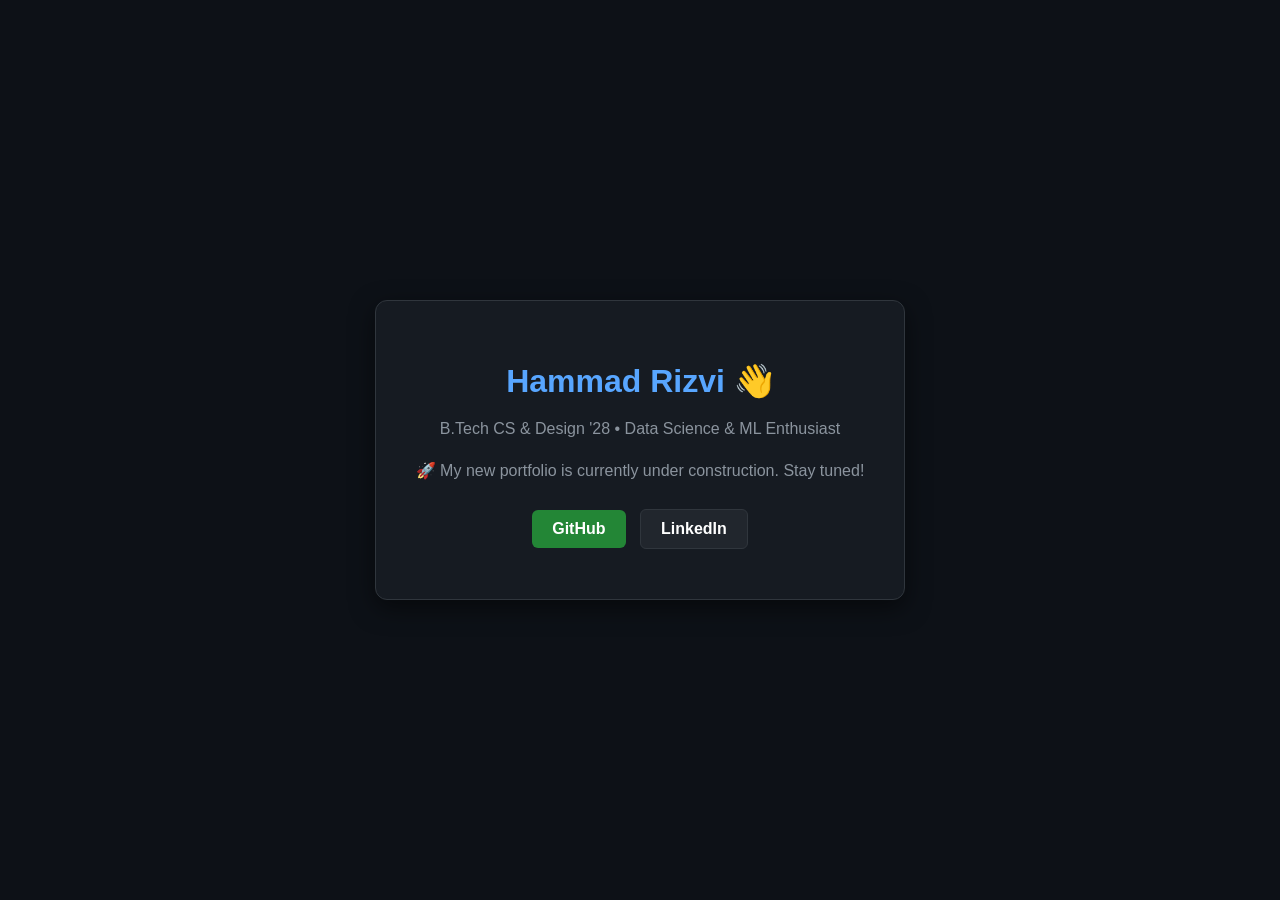
==== index.html @ 111898e1 "Add initial HTML structure for portfolio page" ====
<!DOCTYPE html>
<html lang="en">
<head>
    <meta charset="UTF-8">
    <meta name="viewport" content="width=device-width, initial-scale=1.0">
    <title>Hammad Rizvi | Data Science & AI</title>
    <style>
        body {
            font-family: -apple-system, BlinkMacSystemFont, "Segoe UI", Roboto, sans-serif;
            background-color: #0d1117;
            color: #c9d1d9;
            display: flex;
            justify-content: center;
            align-items: center;
            height: 100vh;
            margin: 0;
            text-align: center;
        }
        .card {
            background-color: #161b22;
            padding: 40px;
            border-radius: 12px;
            box-shadow: 0 8px 24px rgba(0,0,0,0.5);
            max-width: 500px;
            border: 1px solid #30363d;
        }
        h1 { color: #58a6ff; margin-bottom: 10px; }
        p { font-size: 16px; line-height: 1.6; color: #8b949e; }
        .btn {
            display: inline-block;
            margin: 10px 5px;
            padding: 10px 20px;
            color: #ffffff;
            background-color: #238636;
            text-decoration: none;
            border-radius: 6px;
            font-weight: 600;
        }
        .btn-secondary {
            background-color: #21262d;
            border: 1px solid #30363d;
        }
    </style>
</head>
<body>
    <div class="card">
        <h1>Hammad Rizvi 👋</h1>
        <p>B.Tech CS & Design '28 • Data Science & ML Enthusiast</p>
        <p>🚀 My new portfolio is currently under construction. Stay tuned!</p>
        <a href="https://github.com/hammadrizvi-dev" class="btn" target="_blank">GitHub</a>
        <a href="https://www.linkedin.com/in/hammadrizvi-dev" class="btn btn-secondary" target="_blank">LinkedIn</a>
    </div>
</body>
</html>
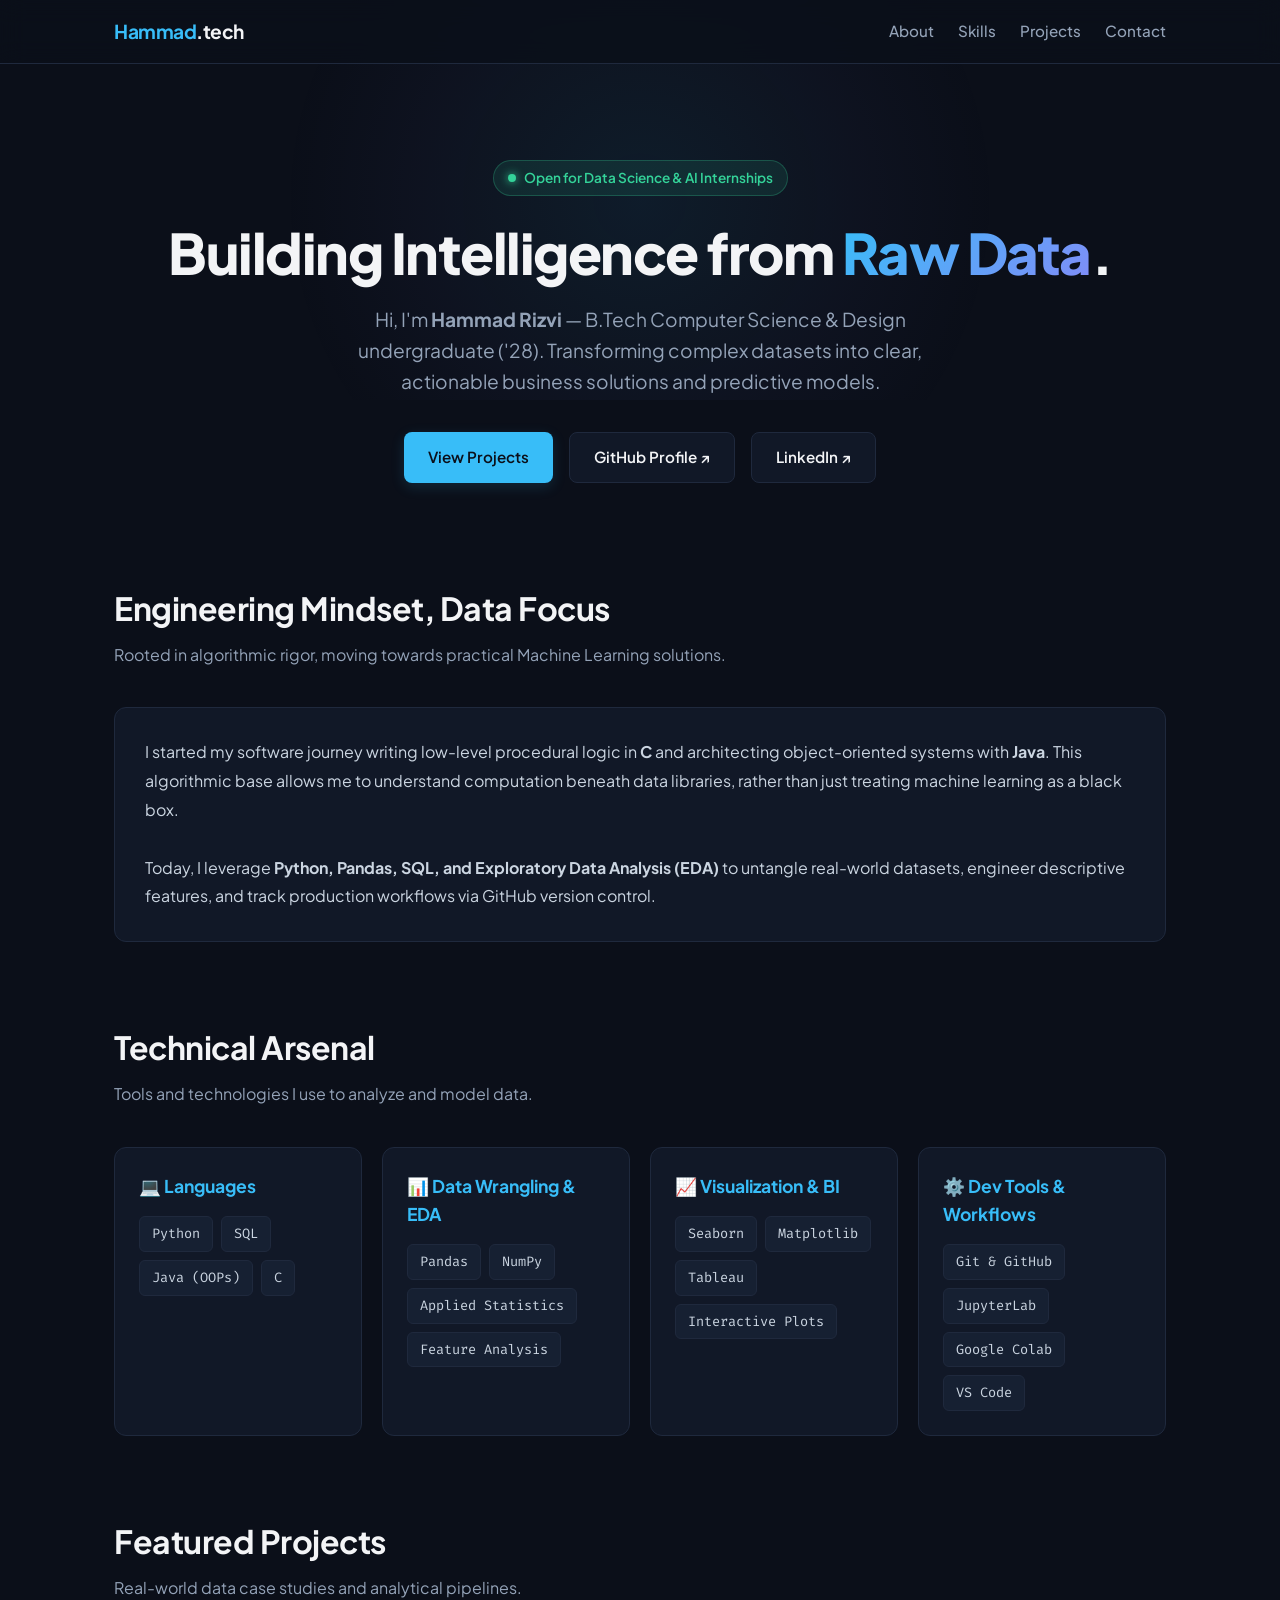
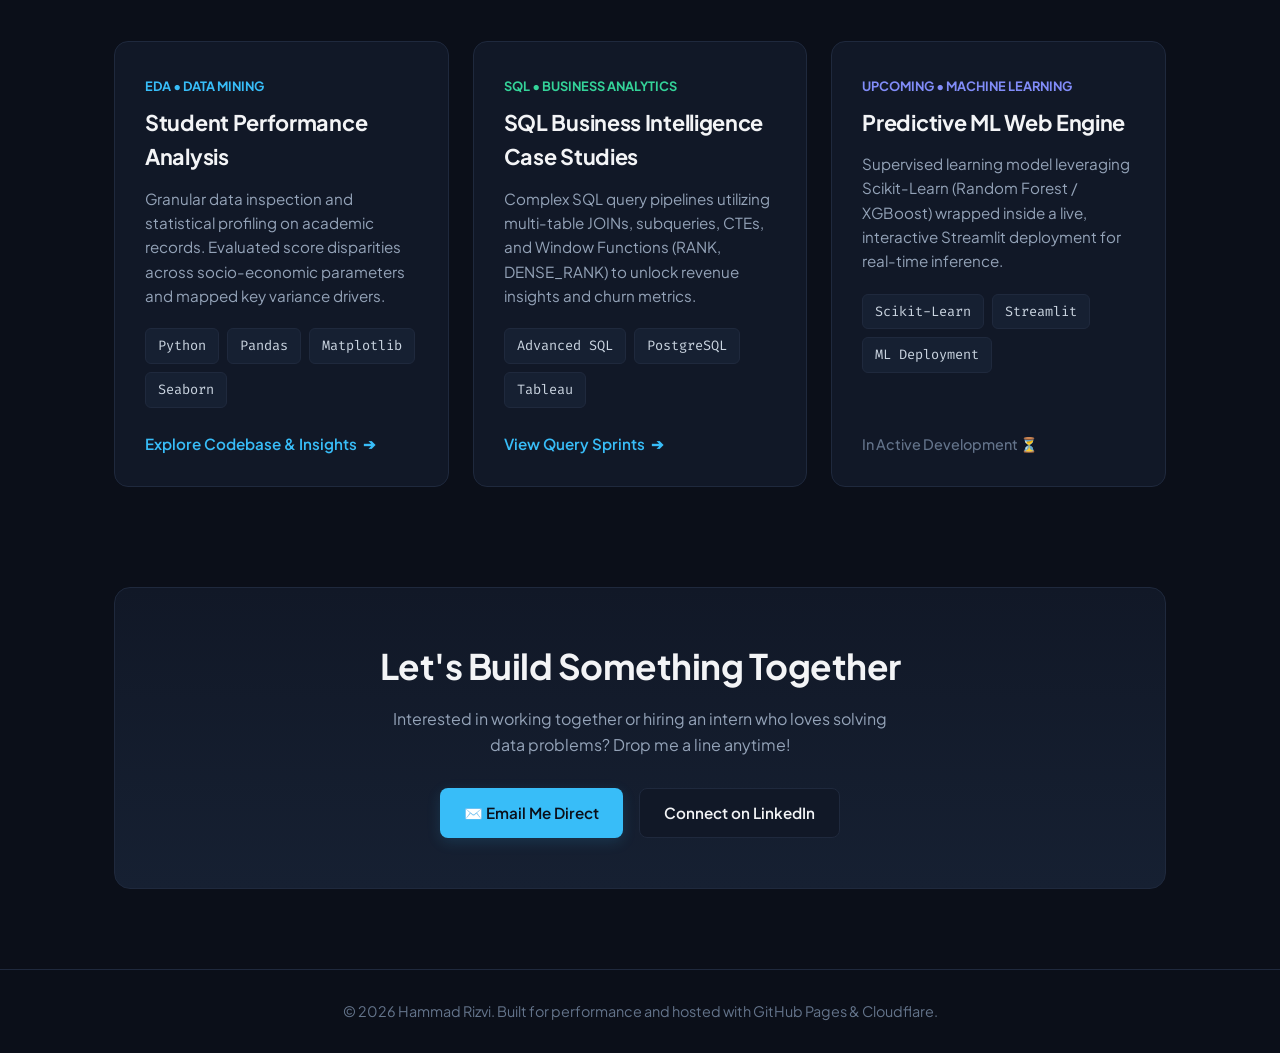
==== commit d15e30af: "Update title and improve styling in index.html" ====
--- a/index.html
+++ b/index.html
@@ -3,52 +3,540 @@
 <head>
     <meta charset="UTF-8">
     <meta name="viewport" content="width=device-width, initial-scale=1.0">
-    <title>Hammad Rizvi | Data Science & AI</title>
+    <title>Hammad Rizvi | Data Science & Machine Learning</title>
+    <link rel="preconnect" href="https://fonts.googleapis.com">
+    <link rel="preconnect" href="https://fonts.gstatic.com" crossorigin>
+    <link href="https://fonts.googleapis.com/css2?family=Plus+Jakarta+Sans:wght@300;400;500;600;700;800&family=Fira+Code:wght@400;500&display=swap" rel="stylesheet">
+    
     <style>
+        :root {
+            --bg: #0b0f19;
+            --surface: #111827;
+            --surface-card: #162032;
+            --border: #1f293d;
+            --primary: #38bdf8;
+            --primary-glow: rgba(56, 189, 248, 0.15);
+            --secondary: #818cf8;
+            --text-main: #f3f4f6;
+            --text-muted: #94a3b8;
+            --accent-green: #34d399;
+        }
+
+        * {
+            margin: 0;
+            padding: 0;
+            box-sizing: border-box;
+            scroll-behavior: smooth;
+        }
+
         body {
-            font-family: -apple-system, BlinkMacSystemFont, "Segoe UI", Roboto, sans-serif;
-            background-color: #0d1117;
-            color: #c9d1d9;
+            font-family: 'Plus Jakarta Sans', sans-serif;
+            background-color: var(--bg);
+            color: var(--text-main);
+            line-height: 1.6;
+            overflow-x: hidden;
+        }
+
+        /* Ambient Glow Background */
+        .ambient-glow {
+            position: fixed;
+            top: 0;
+            left: 50%;
+            transform: translateX(-50%);
+            width: 800px;
+            height: 400px;
+            background: radial-gradient(circle, rgba(56, 189, 248, 0.08) 0%, rgba(129, 140, 248, 0.03) 50%, transparent 80%);
+            z-index: -1;
+            pointer-events: none;
+        }
+
+        /* Navbar */
+        nav {
+            position: fixed;
+            top: 0;
+            width: 100%;
+            background: rgba(11, 15, 25, 0.8);
+            backdrop-filter: blur(12px);
+            border-bottom: 1px solid var(--border);
+            z-index: 100;
+        }
+
+        .nav-container {
+            max-width: 1100px;
+            margin: 0 auto;
+            padding: 16px 24px;
+            display: flex;
+            justify-content: space-between;
+            align-items: center;
+        }
+
+        .logo {
+            font-weight: 700;
+            font-size: 1.2rem;
+            color: var(--primary);
+            text-decoration: none;
+            letter-spacing: -0.5px;
+        }
+
+        .logo span { color: var(--text-main); }
+
+        .nav-links {
+            display: flex;
+            gap: 24px;
+        }
+
+        .nav-links a {
+            color: var(--text-muted);
+            text-decoration: none;
+            font-size: 0.95rem;
+            font-weight: 500;
+            transition: color 0.2s;
+        }
+
+        .nav-links a:hover { color: var(--primary); }
+
+        /* Container */
+        .container {
+            max-width: 1100px;
+            margin: 0 auto;
+            padding: 0 24px;
+        }
+
+        /* Hero Section */
+        .hero {
+            padding: 160px 0 100px 0;
+            text-align: center;
+        }
+
+        .badge-status {
+            display: inline-flex;
+            align-items: center;
+            gap: 8px;
+            background: rgba(52, 211, 153, 0.1);
+            border: 1px solid rgba(52, 211, 153, 0.25);
+            color: var(--accent-green);
+            padding: 6px 14px;
+            border-radius: 999px;
+            font-size: 0.85rem;
+            font-weight: 600;
+            margin-bottom: 24px;
+        }
+
+        .pulse-dot {
+            width: 8px;
+            height: 8px;
+            background-color: var(--accent-green);
+            border-radius: 50%;
+            box-shadow: 0 0 8px var(--accent-green);
+        }
+
+        .hero h1 {
+            font-size: 3.5rem;
+            font-weight: 800;
+            letter-spacing: -1.5px;
+            line-height: 1.15;
+            margin-bottom: 20px;
+        }
+
+        .hero h1 .gradient-text {
+            background: linear-gradient(135deg, #38bdf8 0%, #818cf8 100%);
+            -webkit-background-clip: text;
+            -webkit-text-fill-color: transparent;
+        }
+
+        .hero p {
+            font-size: 1.2rem;
+            color: var(--text-muted);
+            max-width: 650px;
+            margin: 0 auto 36px auto;
+        }
+
+        .btn-group {
             display: flex;
             justify-content: center;
+            gap: 16px;
+            flex-wrap: wrap;
+        }
+
+        .btn {
+            display: inline-flex;
             align-items: center;
-            height: 100vh;
-            margin: 0;
+            gap: 8px;
+            padding: 12px 24px;
+            border-radius: 8px;
+            font-weight: 600;
+            font-size: 0.95rem;
+            text-decoration: none;
+            transition: all 0.2s ease;
+        }
+
+        .btn-primary {
+            background: var(--primary);
+            color: #0b0f19;
+            box-shadow: 0 4px 14px var(--primary-glow);
+        }
+
+        .btn-primary:hover {
+            transform: translateY(-2px);
+            background: #7dd3fc;
+        }
+
+        .btn-secondary {
+            background: var(--surface);
+            color: var(--text-main);
+            border: 1px solid var(--border);
+        }
+
+        .btn-secondary:hover {
+            background: var(--surface-card);
+            border-color: #334155;
+            transform: translateY(-2px);
+        }
+
+        /* Section Headings */
+        .section-header {
+            margin-bottom: 40px;
+        }
+
+        .section-header h2 {
+            font-size: 2rem;
+            font-weight: 700;
+            letter-spacing: -0.5px;
+            margin-bottom: 8px;
+        }
+
+        .section-header p {
+            color: var(--text-muted);
+            font-size: 1rem;
+        }
+
+        /* Skills Section */
+        .skills-grid {
+            display: grid;
+            grid-template-columns: repeat(auto-fit, minmax(240px, 1fr));
+            gap: 20px;
+            margin-bottom: 80px;
+        }
+
+        .skill-card {
+            background: var(--surface);
+            border: 1px solid var(--border);
+            border-radius: 12px;
+            padding: 24px;
+            transition: border-color 0.2s;
+        }
+
+        .skill-card:hover {
+            border-color: rgba(56, 189, 248, 0.4);
+        }
+
+        .skill-card h3 {
+            font-size: 1.1rem;
+            margin-bottom: 16px;
+            color: var(--primary);
+            display: flex;
+            align-items: center;
+            gap: 8px;
+        }
+
+        .tags {
+            display: flex;
+            flex-wrap: wrap;
+            gap: 8px;
+        }
+
+        .tag {
+            background: var(--surface-card);
+            border: 1px solid var(--border);
+            color: #cbd5e1;
+            padding: 6px 12px;
+            border-radius: 6px;
+            font-size: 0.85rem;
+            font-family: 'Fira Code', monospace;
+        }
+
+        /* Projects Section */
+        .projects-grid {
+            display: grid;
+            grid-template-columns: repeat(auto-fit, minmax(320px, 1fr));
+            gap: 24px;
+            margin-bottom: 100px;
+        }
+
+        .project-card {
+            background: var(--surface);
+            border: 1px solid var(--border);
+            border-radius: 14px;
+            padding: 30px;
+            display: flex;
+            flex-direction: column;
+            justify-content: space-between;
+            transition: all 0.25s ease;
+        }
+
+        .project-card:hover {
+            transform: translateY(-4px);
+            border-color: rgba(56, 189, 248, 0.35);
+            box-shadow: 0 12px 30px rgba(0, 0, 0, 0.4);
+        }
+
+        .project-top h3 {
+            font-size: 1.35rem;
+            margin-bottom: 12px;
+            letter-spacing: -0.3px;
+        }
+
+        .project-top p {
+            color: var(--text-muted);
+            font-size: 0.95rem;
+            margin-bottom: 20px;
+            line-height: 1.6;
+        }
+
+        .project-tags {
+            display: flex;
+            flex-wrap: wrap;
+            gap: 8px;
+            margin-bottom: 24px;
+        }
+
+        .project-link {
+            display: inline-flex;
+            align-items: center;
+            gap: 6px;
+            color: var(--primary);
+            text-decoration: none;
+            font-weight: 600;
+            font-size: 0.95rem;
+            transition: gap 0.2s;
+        }
+
+        .project-link:hover { gap: 10px; }
+
+        /* Contact Section */
+        .contact-box {
+            background: linear-gradient(180deg, var(--surface) 0%, var(--surface-card) 100%);
+            border: 1px solid var(--border);
+            border-radius: 16px;
+            padding: 50px 30px;
             text-align: center;
-        }
-        .card {
-            background-color: #161b22;
-            padding: 40px;
-            border-radius: 12px;
-            box-shadow: 0 8px 24px rgba(0,0,0,0.5);
+            margin-bottom: 80px;
+        }
+
+        .contact-box h2 {
+            font-size: 2.2rem;
+            margin-bottom: 12px;
+            letter-spacing: -0.5px;
+        }
+
+        .contact-box p {
+            color: var(--text-muted);
             max-width: 500px;
-            border: 1px solid #30363d;
-        }
-        h1 { color: #58a6ff; margin-bottom: 10px; }
-        p { font-size: 16px; line-height: 1.6; color: #8b949e; }
-        .btn {
-            display: inline-block;
-            margin: 10px 5px;
-            padding: 10px 20px;
-            color: #ffffff;
-            background-color: #238636;
-            text-decoration: none;
-            border-radius: 6px;
-            font-weight: 600;
-        }
-        .btn-secondary {
-            background-color: #21262d;
-            border: 1px solid #30363d;
+            margin: 0 auto 30px auto;
+        }
+
+        /* Footer */
+        footer {
+            border-top: 1px solid var(--border);
+            padding: 30px 0;
+            text-align: center;
+            color: #64748b;
+            font-size: 0.9rem;
+        }
+
+        @media (max-width: 768px) {
+            .hero h1 { font-size: 2.5rem; }
+            .nav-links { display: none; }
         }
     </style>
 </head>
 <body>
-    <div class="card">
-        <h1>Hammad Rizvi 👋</h1>
-        <p>B.Tech CS & Design '28 • Data Science & ML Enthusiast</p>
-        <p>🚀 My new portfolio is currently under construction. Stay tuned!</p>
-        <a href="https://github.com/hammadrizvi-dev" class="btn" target="_blank">GitHub</a>
-        <a href="https://www.linkedin.com/in/hammadrizvi-dev" class="btn btn-secondary" target="_blank">LinkedIn</a>
+
+    <div class="ambient-glow"></div>
+
+    <!-- Navigation -->
+    <nav>
+        <div class="nav-container">
+            <a href="#" class="logo">Hammad<span>.tech</span></a>
+            <div class="nav-links">
+                <a href="#about">About</a>
+                <a href="#skills">Skills</a>
+                <a href="#projects">Projects</a>
+                <a href="#contact">Contact</a>
+            </div>
+        </div>
+    </nav>
+
+    <!-- Main Container -->
+    <div class="container">
+
+        <!-- Hero Section -->
+        <section class="hero">
+            <div class="badge-status">
+                <span class="pulse-dot"></span>
+                Open for Data Science & AI Internships
+            </div>
+            <h1>Building Intelligence from <span class="gradient-text">Raw Data</span>.</h1>
+            <p>
+                Hi, I'm <strong>Hammad Rizvi</strong> — B.Tech Computer Science & Design undergraduate ('28). Transforming complex datasets into clear, actionable business solutions and predictive models.
+            </p>
+            <div class="btn-group">
+                <a href="#projects" class="btn btn-primary">View Projects</a>
+                <a href="https://github.com/hammadrizvi-dev" target="_blank" class="btn btn-secondary">GitHub Profile ↗</a>
+                <a href="https://www.linkedin.com/in/hammadrizvi-dev" target="_blank" class="btn btn-secondary">LinkedIn ↗</a>
+            </div>
+        </section>
+
+        <!-- About Brief -->
+        <section id="about" style="margin-bottom: 80px;">
+            <div class="section-header">
+                <h2>Engineering Mindset, Data Focus</h2>
+                <p>Rooted in algorithmic rigor, moving towards practical Machine Learning solutions.</p>
+            </div>
+            <div style="background: var(--surface); border: 1px solid var(--border); border-radius: 12px; padding: 30px; color: #cbd5e1; line-height: 1.8;">
+                <p>
+                    I started my software journey writing low-level procedural logic in <strong>C</strong> and architecting object-oriented systems with <strong>Java</strong>. This algorithmic base allows me to understand computation beneath data libraries, rather than just treating machine learning as a black box.
+                </p>
+                <br>
+                <p>
+                    Today, I leverage <strong>Python, Pandas, SQL, and Exploratory Data Analysis (EDA)</strong> to untangle real-world datasets, engineer descriptive features, and track production workflows via GitHub version control.
+                </p>
+            </div>
+        </section>
+
+        <!-- Skills Section -->
+        <section id="skills">
+            <div class="section-header">
+                <h2>Technical Arsenal</h2>
+                <p>Tools and technologies I use to analyze and model data.</p>
+            </div>
+            <div class="skills-grid">
+                <div class="skill-card">
+                    <h3>💻 Languages</h3>
+                    <div class="tags">
+                        <span class="tag">Python</span>
+                        <span class="tag">SQL</span>
+                        <span class="tag">Java (OOPs)</span>
+                        <span class="tag">C</span>
+                    </div>
+                </div>
+                <div class="skill-card">
+                    <h3>📊 Data Wrangling & EDA</h3>
+                    <div class="tags">
+                        <span class="tag">Pandas</span>
+                        <span class="tag">NumPy</span>
+                        <span class="tag">Applied Statistics</span>
+                        <span class="tag">Feature Analysis</span>
+                    </div>
+                </div>
+                <div class="skill-card">
+                    <h3>📈 Visualization & BI</h3>
+                    <div class="tags">
+                        <span class="tag">Seaborn</span>
+                        <span class="tag">Matplotlib</span>
+                        <span class="tag">Tableau</span>
+                        <span class="tag">Interactive Plots</span>
+                    </div>
+                </div>
+                <div class="skill-card">
+                    <h3>⚙️ Dev Tools & Workflows</h3>
+                    <div class="tags">
+                        <span class="tag">Git & GitHub</span>
+                        <span class="tag">JupyterLab</span>
+                        <span class="tag">Google Colab</span>
+                        <span class="tag">VS Code</span>
+                    </div>
+                </div>
+            </div>
+        </section>
+
+        <!-- Projects Section -->
+        <section id="projects">
+            <div class="section-header">
+                <h2>Featured Projects</h2>
+                <p>Real-world data case studies and analytical pipelines.</p>
+            </div>
+            <div class="projects-grid">
+
+                <!-- Project 1 -->
+                <div class="project-card">
+                    <div class="project-top">
+                        <span style="font-size: 0.8rem; color: var(--primary); font-weight: 700; text-transform: uppercase;">EDA • Data Mining</span>
+                        <h3 style="margin-top: 8px;">Student Performance Analysis</h3>
+                        <p>
+                            Granular data inspection and statistical profiling on academic records. Evaluated score disparities across socio-economic parameters and mapped key variance drivers.
+                        </p>
+                        <div class="project-tags">
+                            <span class="tag">Python</span>
+                            <span class="tag">Pandas</span>
+                            <span class="tag">Matplotlib</span>
+                            <span class="tag">Seaborn</span>
+                        </div>
+                    </div>
+                    <a href="https://github.com/hammadrizvi-dev/Data-Science-Journey" target="_blank" class="project-link">
+                        Explore Codebase & Insights <span>➔</span>
+                    </a>
+                </div>
+
+                <!-- Project 2 -->
+                <div class="project-card">
+                    <div class="project-top">
+                        <span style="font-size: 0.8rem; color: var(--accent-green); font-weight: 700; text-transform: uppercase;">SQL • Business Analytics</span>
+                        <h3 style="margin-top: 8px;">SQL Business Intelligence Case Studies</h3>
+                        <p>
+                            Complex SQL query pipelines utilizing multi-table JOINs, subqueries, CTEs, and Window Functions (RANK, DENSE_RANK) to unlock revenue insights and churn metrics.
+                        </p>
+                        <div class="project-tags">
+                            <span class="tag">Advanced SQL</span>
+                            <span class="tag">PostgreSQL</span>
+                            <span class="tag">Tableau</span>
+                        </div>
+                    </div>
+                    <a href="https://github.com/hammadrizvi-dev/Data-Science-Journey" target="_blank" class="project-link">
+                        View Query Sprints <span>➔</span>
+                    </a>
+                </div>
+
+                <!-- Project 3 -->
+                <div class="project-card">
+                    <div class="project-top">
+                        <span style="font-size: 0.8rem; color: var(--secondary); font-weight: 700; text-transform: uppercase;">Upcoming • Machine Learning</span>
+                        <h3 style="margin-top: 8px;">Predictive ML Web Engine</h3>
+                        <p>
+                            Supervised learning model leveraging Scikit-Learn (Random Forest / XGBoost) wrapped inside a live, interactive Streamlit deployment for real-time inference.
+                        </p>
+                        <div class="project-tags">
+                            <span class="tag">Scikit-Learn</span>
+                            <span class="tag">Streamlit</span>
+                            <span class="tag">ML Deployment</span>
+                        </div>
+                    </div>
+                    <span style="font-size: 0.9rem; color: #64748b; font-weight: 500;">In Active Development ⏳</span>
+                </div>
+
+            </div>
+        </section>
+
+        <!-- Contact Section -->
+        <section id="contact" class="contact-box">
+            <h2>Let's Build Something Together</h2>
+            <p>
+                Interested in working together or hiring an intern who loves solving data problems? Drop me a line anytime!
+            </p>
+            <div class="btn-group">
+                <a href="mailto:Hammadrizvi346@gmail.com" class="btn btn-primary">✉️ Email Me Direct</a>
+                <a href="https://www.linkedin.com/in/hammadrizvi-dev" target="_blank" class="btn btn-secondary">Connect on LinkedIn</a>
+            </div>
+        </section>
+
     </div>
+
+    <!-- Footer -->
+    <footer>
+        <div class="container">
+            <p>© 2026 Hammad Rizvi. Built for performance and hosted with GitHub Pages & Cloudflare.</p>
+        </div>
+    </footer>
+
 </body>
 </html>
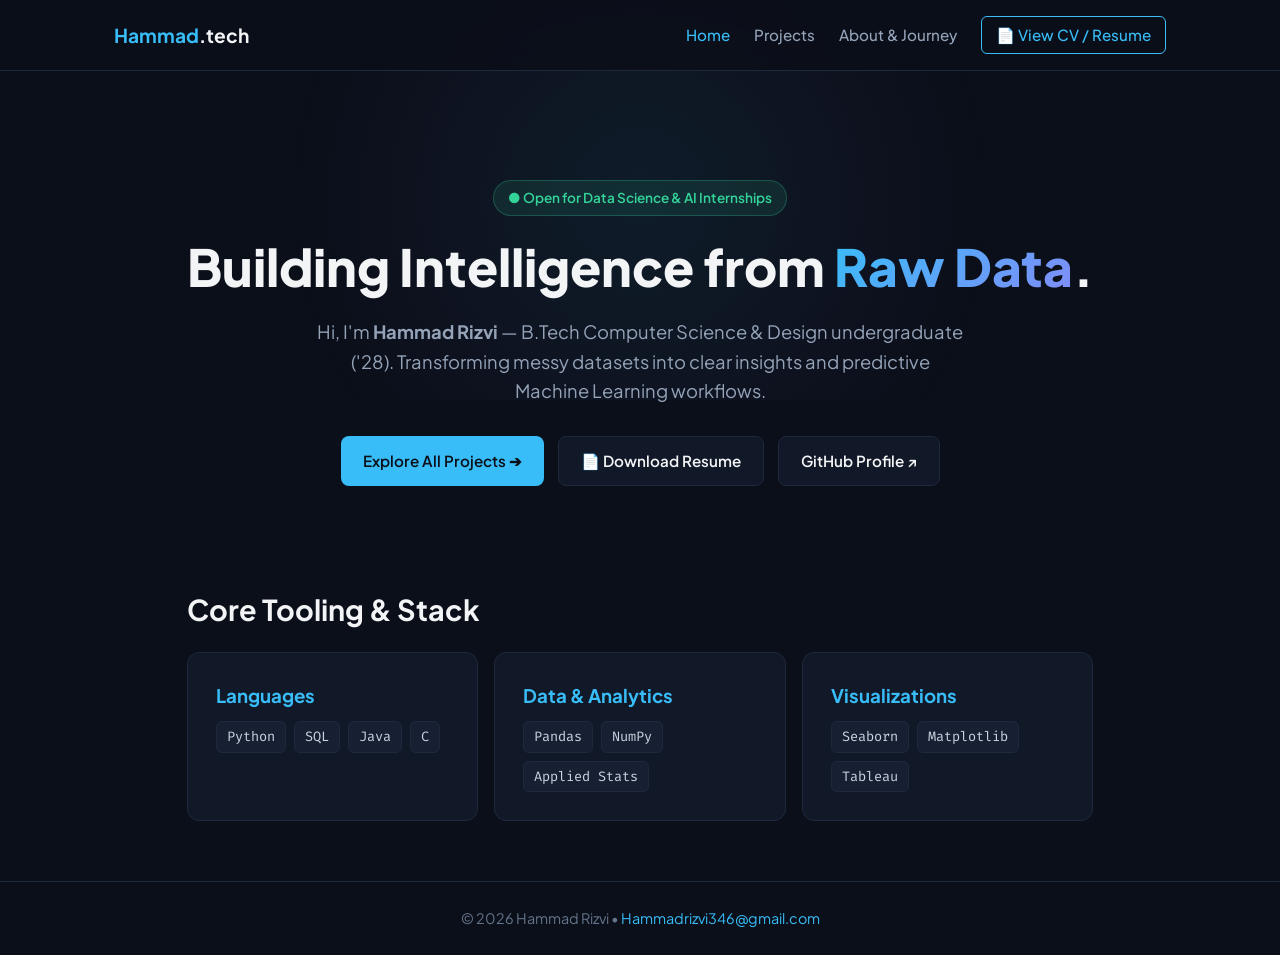
==== commit b58be19e: "Update index.html" ====
--- a/index.html
+++ b/index.html
@@ -3,540 +3,68 @@
 <head>
     <meta charset="UTF-8">
     <meta name="viewport" content="width=device-width, initial-scale=1.0">
-    <title>Hammad Rizvi | Data Science & Machine Learning</title>
-    <link rel="preconnect" href="https://fonts.googleapis.com">
-    <link rel="preconnect" href="https://fonts.gstatic.com" crossorigin>
-    <link href="https://fonts.googleapis.com/css2?family=Plus+Jakarta+Sans:wght@300;400;500;600;700;800&family=Fira+Code:wght@400;500&display=swap" rel="stylesheet">
-    
-    <style>
-        :root {
-            --bg: #0b0f19;
-            --surface: #111827;
-            --surface-card: #162032;
-            --border: #1f293d;
-            --primary: #38bdf8;
-            --primary-glow: rgba(56, 189, 248, 0.15);
-            --secondary: #818cf8;
-            --text-main: #f3f4f6;
-            --text-muted: #94a3b8;
-            --accent-green: #34d399;
-        }
-
-        * {
-            margin: 0;
-            padding: 0;
-            box-sizing: border-box;
-            scroll-behavior: smooth;
-        }
-
-        body {
-            font-family: 'Plus Jakarta Sans', sans-serif;
-            background-color: var(--bg);
-            color: var(--text-main);
-            line-height: 1.6;
-            overflow-x: hidden;
-        }
-
-        /* Ambient Glow Background */
-        .ambient-glow {
-            position: fixed;
-            top: 0;
-            left: 50%;
-            transform: translateX(-50%);
-            width: 800px;
-            height: 400px;
-            background: radial-gradient(circle, rgba(56, 189, 248, 0.08) 0%, rgba(129, 140, 248, 0.03) 50%, transparent 80%);
-            z-index: -1;
-            pointer-events: none;
-        }
-
-        /* Navbar */
-        nav {
-            position: fixed;
-            top: 0;
-            width: 100%;
-            background: rgba(11, 15, 25, 0.8);
-            backdrop-filter: blur(12px);
-            border-bottom: 1px solid var(--border);
-            z-index: 100;
-        }
-
-        .nav-container {
-            max-width: 1100px;
-            margin: 0 auto;
-            padding: 16px 24px;
-            display: flex;
-            justify-content: space-between;
-            align-items: center;
-        }
-
-        .logo {
-            font-weight: 700;
-            font-size: 1.2rem;
-            color: var(--primary);
-            text-decoration: none;
-            letter-spacing: -0.5px;
-        }
-
-        .logo span { color: var(--text-main); }
-
-        .nav-links {
-            display: flex;
-            gap: 24px;
-        }
-
-        .nav-links a {
-            color: var(--text-muted);
-            text-decoration: none;
-            font-size: 0.95rem;
-            font-weight: 500;
-            transition: color 0.2s;
-        }
-
-        .nav-links a:hover { color: var(--primary); }
-
-        /* Container */
-        .container {
-            max-width: 1100px;
-            margin: 0 auto;
-            padding: 0 24px;
-        }
-
-        /* Hero Section */
-        .hero {
-            padding: 160px 0 100px 0;
-            text-align: center;
-        }
-
-        .badge-status {
-            display: inline-flex;
-            align-items: center;
-            gap: 8px;
-            background: rgba(52, 211, 153, 0.1);
-            border: 1px solid rgba(52, 211, 153, 0.25);
-            color: var(--accent-green);
-            padding: 6px 14px;
-            border-radius: 999px;
-            font-size: 0.85rem;
-            font-weight: 600;
-            margin-bottom: 24px;
-        }
-
-        .pulse-dot {
-            width: 8px;
-            height: 8px;
-            background-color: var(--accent-green);
-            border-radius: 50%;
-            box-shadow: 0 0 8px var(--accent-green);
-        }
-
-        .hero h1 {
-            font-size: 3.5rem;
-            font-weight: 800;
-            letter-spacing: -1.5px;
-            line-height: 1.15;
-            margin-bottom: 20px;
-        }
-
-        .hero h1 .gradient-text {
-            background: linear-gradient(135deg, #38bdf8 0%, #818cf8 100%);
-            -webkit-background-clip: text;
-            -webkit-text-fill-color: transparent;
-        }
-
-        .hero p {
-            font-size: 1.2rem;
-            color: var(--text-muted);
-            max-width: 650px;
-            margin: 0 auto 36px auto;
-        }
-
-        .btn-group {
-            display: flex;
-            justify-content: center;
-            gap: 16px;
-            flex-wrap: wrap;
-        }
-
-        .btn {
-            display: inline-flex;
-            align-items: center;
-            gap: 8px;
-            padding: 12px 24px;
-            border-radius: 8px;
-            font-weight: 600;
-            font-size: 0.95rem;
-            text-decoration: none;
-            transition: all 0.2s ease;
-        }
-
-        .btn-primary {
-            background: var(--primary);
-            color: #0b0f19;
-            box-shadow: 0 4px 14px var(--primary-glow);
-        }
-
-        .btn-primary:hover {
-            transform: translateY(-2px);
-            background: #7dd3fc;
-        }
-
-        .btn-secondary {
-            background: var(--surface);
-            color: var(--text-main);
-            border: 1px solid var(--border);
-        }
-
-        .btn-secondary:hover {
-            background: var(--surface-card);
-            border-color: #334155;
-            transform: translateY(-2px);
-        }
-
-        /* Section Headings */
-        .section-header {
-            margin-bottom: 40px;
-        }
-
-        .section-header h2 {
-            font-size: 2rem;
-            font-weight: 700;
-            letter-spacing: -0.5px;
-            margin-bottom: 8px;
-        }
-
-        .section-header p {
-            color: var(--text-muted);
-            font-size: 1rem;
-        }
-
-        /* Skills Section */
-        .skills-grid {
-            display: grid;
-            grid-template-columns: repeat(auto-fit, minmax(240px, 1fr));
-            gap: 20px;
-            margin-bottom: 80px;
-        }
-
-        .skill-card {
-            background: var(--surface);
-            border: 1px solid var(--border);
-            border-radius: 12px;
-            padding: 24px;
-            transition: border-color 0.2s;
-        }
-
-        .skill-card:hover {
-            border-color: rgba(56, 189, 248, 0.4);
-        }
-
-        .skill-card h3 {
-            font-size: 1.1rem;
-            margin-bottom: 16px;
-            color: var(--primary);
-            display: flex;
-            align-items: center;
-            gap: 8px;
-        }
-
-        .tags {
-            display: flex;
-            flex-wrap: wrap;
-            gap: 8px;
-        }
-
-        .tag {
-            background: var(--surface-card);
-            border: 1px solid var(--border);
-            color: #cbd5e1;
-            padding: 6px 12px;
-            border-radius: 6px;
-            font-size: 0.85rem;
-            font-family: 'Fira Code', monospace;
-        }
-
-        /* Projects Section */
-        .projects-grid {
-            display: grid;
-            grid-template-columns: repeat(auto-fit, minmax(320px, 1fr));
-            gap: 24px;
-            margin-bottom: 100px;
-        }
-
-        .project-card {
-            background: var(--surface);
-            border: 1px solid var(--border);
-            border-radius: 14px;
-            padding: 30px;
-            display: flex;
-            flex-direction: column;
-            justify-content: space-between;
-            transition: all 0.25s ease;
-        }
-
-        .project-card:hover {
-            transform: translateY(-4px);
-            border-color: rgba(56, 189, 248, 0.35);
-            box-shadow: 0 12px 30px rgba(0, 0, 0, 0.4);
-        }
-
-        .project-top h3 {
-            font-size: 1.35rem;
-            margin-bottom: 12px;
-            letter-spacing: -0.3px;
-        }
-
-        .project-top p {
-            color: var(--text-muted);
-            font-size: 0.95rem;
-            margin-bottom: 20px;
-            line-height: 1.6;
-        }
-
-        .project-tags {
-            display: flex;
-            flex-wrap: wrap;
-            gap: 8px;
-            margin-bottom: 24px;
-        }
-
-        .project-link {
-            display: inline-flex;
-            align-items: center;
-            gap: 6px;
-            color: var(--primary);
-            text-decoration: none;
-            font-weight: 600;
-            font-size: 0.95rem;
-            transition: gap 0.2s;
-        }
-
-        .project-link:hover { gap: 10px; }
-
-        /* Contact Section */
-        .contact-box {
-            background: linear-gradient(180deg, var(--surface) 0%, var(--surface-card) 100%);
-            border: 1px solid var(--border);
-            border-radius: 16px;
-            padding: 50px 30px;
-            text-align: center;
-            margin-bottom: 80px;
-        }
-
-        .contact-box h2 {
-            font-size: 2.2rem;
-            margin-bottom: 12px;
-            letter-spacing: -0.5px;
-        }
-
-        .contact-box p {
-            color: var(--text-muted);
-            max-width: 500px;
-            margin: 0 auto 30px auto;
-        }
-
-        /* Footer */
-        footer {
-            border-top: 1px solid var(--border);
-            padding: 30px 0;
-            text-align: center;
-            color: #64748b;
-            font-size: 0.9rem;
-        }
-
-        @media (max-width: 768px) {
-            .hero h1 { font-size: 2.5rem; }
-            .nav-links { display: none; }
-        }
-    </style>
+    <title>Hammad Rizvi | Data Science Portfolio</title>
+    <link href="https://fonts.googleapis.com/css2?family=Plus+Jakarta+Sans:wght@400;600;700;800&family=Fira+Code:wght@400;500&display=swap" rel="stylesheet">
+    <link rel="stylesheet" href="style.css">
 </head>
 <body>
-
     <div class="ambient-glow"></div>
 
     <!-- Navigation -->
     <nav>
         <div class="nav-container">
-            <a href="#" class="logo">Hammad<span>.tech</span></a>
+            <a href="index.html" class="logo">Hammad<span>.tech</span></a>
             <div class="nav-links">
-                <a href="#about">About</a>
-                <a href="#skills">Skills</a>
-                <a href="#projects">Projects</a>
-                <a href="#contact">Contact</a>
+                <a href="index.html" class="active">Home</a>
+                <a href="projects.html">Projects</a>
+                <a href="about.html">About & Journey</a>
+                <!-- Resume Button -->
+                <a href="assets/resume.pdf" target="_blank" class="nav-resume-btn">📄 View CV / Resume</a>
             </div>
         </div>
     </nav>
 
-    <!-- Main Container -->
     <div class="container">
-
         <!-- Hero Section -->
-        <section class="hero">
-            <div class="badge-status">
-                <span class="pulse-dot"></span>
-                Open for Data Science & AI Internships
+        <section style="text-align: center; padding: 60px 0;">
+            <div style="display: inline-block; background: rgba(52, 211, 153, 0.1); border: 1px solid rgba(52, 211, 153, 0.25); color: #34d399; padding: 6px 14px; border-radius: 999px; font-size: 0.85rem; font-weight: 600; margin-bottom: 20px;">
+                ● Open for Data Science & AI Internships
             </div>
-            <h1>Building Intelligence from <span class="gradient-text">Raw Data</span>.</h1>
-            <p>
-                Hi, I'm <strong>Hammad Rizvi</strong> — B.Tech Computer Science & Design undergraduate ('28). Transforming complex datasets into clear, actionable business solutions and predictive models.
+            <h1 style="font-size: 3.2rem; font-weight: 800; line-height: 1.2; margin-bottom: 20px;">
+                Building Intelligence from <span style="background: linear-gradient(135deg, #38bdf8 0%, #818cf8 100%); -webkit-background-clip: text; -webkit-text-fill-color: transparent;">Raw Data</span>.
+            </h1>
+            <p style="font-size: 1.15rem; color: #94a3b8; max-width: 650px; margin: 0 auto 30px auto;">
+                Hi, I'm <strong>Hammad Rizvi</strong> — B.Tech Computer Science & Design undergraduate ('28). Transforming messy datasets into clear insights and predictive Machine Learning workflows.
             </p>
-            <div class="btn-group">
-                <a href="#projects" class="btn btn-primary">View Projects</a>
+            <div class="btn-group" style="justify-content: center;">
+                <a href="projects.html" class="btn btn-primary">Explore All Projects ➔</a>
+                <a href="assets/resume.pdf" target="_blank" class="btn btn-secondary">📄 Download Resume</a>
                 <a href="https://github.com/hammadrizvi-dev" target="_blank" class="btn btn-secondary">GitHub Profile ↗</a>
-                <a href="https://www.linkedin.com/in/hammadrizvi-dev" target="_blank" class="btn btn-secondary">LinkedIn ↗</a>
             </div>
         </section>
 
-        <!-- About Brief -->
-        <section id="about" style="margin-bottom: 80px;">
-            <div class="section-header">
-                <h2>Engineering Mindset, Data Focus</h2>
-                <p>Rooted in algorithmic rigor, moving towards practical Machine Learning solutions.</p>
-            </div>
-            <div style="background: var(--surface); border: 1px solid var(--border); border-radius: 12px; padding: 30px; color: #cbd5e1; line-height: 1.8;">
-                <p>
-                    I started my software journey writing low-level procedural logic in <strong>C</strong> and architecting object-oriented systems with <strong>Java</strong>. This algorithmic base allows me to understand computation beneath data libraries, rather than just treating machine learning as a black box.
-                </p>
-                <br>
-                <p>
-                    Today, I leverage <strong>Python, Pandas, SQL, and Exploratory Data Analysis (EDA)</strong> to untangle real-world datasets, engineer descriptive features, and track production workflows via GitHub version control.
-                </p>
-            </div>
-        </section>
-
-        <!-- Skills Section -->
-        <section id="skills">
-            <div class="section-header">
-                <h2>Technical Arsenal</h2>
-                <p>Tools and technologies I use to analyze and model data.</p>
-            </div>
-            <div class="skills-grid">
-                <div class="skill-card">
-                    <h3>💻 Languages</h3>
-                    <div class="tags">
-                        <span class="tag">Python</span>
-                        <span class="tag">SQL</span>
-                        <span class="tag">Java (OOPs)</span>
-                        <span class="tag">C</span>
-                    </div>
+        <!-- Quick Skills Snapshot -->
+        <section style="margin-top: 40px;">
+            <h2 style="font-size: 1.8rem; margin-bottom: 20px;">Core Tooling & Stack</h2>
+            <div style="display: grid; grid-template-columns: repeat(auto-fit, minmax(220px, 1fr)); gap: 16px;">
+                <div class="card">
+                    <h3 style="color: var(--primary); margin-bottom: 10px;">Languages</h3>
+                    <div class="tags"><span class="tag">Python</span><span class="tag">SQL</span><span class="tag">Java</span><span class="tag">C</span></div>
                 </div>
-                <div class="skill-card">
-                    <h3>📊 Data Wrangling & EDA</h3>
-                    <div class="tags">
-                        <span class="tag">Pandas</span>
-                        <span class="tag">NumPy</span>
-                        <span class="tag">Applied Statistics</span>
-                        <span class="tag">Feature Analysis</span>
-                    </div>
+                <div class="card">
+                    <h3 style="color: var(--primary); margin-bottom: 10px;">Data & Analytics</h3>
+                    <div class="tags"><span class="tag">Pandas</span><span class="tag">NumPy</span><span class="tag">Applied Stats</span></div>
                 </div>
-                <div class="skill-card">
-                    <h3>📈 Visualization & BI</h3>
-                    <div class="tags">
-                        <span class="tag">Seaborn</span>
-                        <span class="tag">Matplotlib</span>
-                        <span class="tag">Tableau</span>
-                        <span class="tag">Interactive Plots</span>
-                    </div>
-                </div>
-                <div class="skill-card">
-                    <h3>⚙️ Dev Tools & Workflows</h3>
-                    <div class="tags">
-                        <span class="tag">Git & GitHub</span>
-                        <span class="tag">JupyterLab</span>
-                        <span class="tag">Google Colab</span>
-                        <span class="tag">VS Code</span>
-                    </div>
+                <div class="card">
+                    <h3 style="color: var(--primary); margin-bottom: 10px;">Visualizations</h3>
+                    <div class="tags"><span class="tag">Seaborn</span><span class="tag">Matplotlib</span><span class="tag">Tableau</span></div>
                 </div>
             </div>
         </section>
-
-        <!-- Projects Section -->
-        <section id="projects">
-            <div class="section-header">
-                <h2>Featured Projects</h2>
-                <p>Real-world data case studies and analytical pipelines.</p>
-            </div>
-            <div class="projects-grid">
-
-                <!-- Project 1 -->
-                <div class="project-card">
-                    <div class="project-top">
-                        <span style="font-size: 0.8rem; color: var(--primary); font-weight: 700; text-transform: uppercase;">EDA • Data Mining</span>
-                        <h3 style="margin-top: 8px;">Student Performance Analysis</h3>
-                        <p>
-                            Granular data inspection and statistical profiling on academic records. Evaluated score disparities across socio-economic parameters and mapped key variance drivers.
-                        </p>
-                        <div class="project-tags">
-                            <span class="tag">Python</span>
-                            <span class="tag">Pandas</span>
-                            <span class="tag">Matplotlib</span>
-                            <span class="tag">Seaborn</span>
-                        </div>
-                    </div>
-                    <a href="https://github.com/hammadrizvi-dev/Data-Science-Journey" target="_blank" class="project-link">
-                        Explore Codebase & Insights <span>➔</span>
-                    </a>
-                </div>
-
-                <!-- Project 2 -->
-                <div class="project-card">
-                    <div class="project-top">
-                        <span style="font-size: 0.8rem; color: var(--accent-green); font-weight: 700; text-transform: uppercase;">SQL • Business Analytics</span>
-                        <h3 style="margin-top: 8px;">SQL Business Intelligence Case Studies</h3>
-                        <p>
-                            Complex SQL query pipelines utilizing multi-table JOINs, subqueries, CTEs, and Window Functions (RANK, DENSE_RANK) to unlock revenue insights and churn metrics.
-                        </p>
-                        <div class="project-tags">
-                            <span class="tag">Advanced SQL</span>
-                            <span class="tag">PostgreSQL</span>
-                            <span class="tag">Tableau</span>
-                        </div>
-                    </div>
-                    <a href="https://github.com/hammadrizvi-dev/Data-Science-Journey" target="_blank" class="project-link">
-                        View Query Sprints <span>➔</span>
-                    </a>
-                </div>
-
-                <!-- Project 3 -->
-                <div class="project-card">
-                    <div class="project-top">
-                        <span style="font-size: 0.8rem; color: var(--secondary); font-weight: 700; text-transform: uppercase;">Upcoming • Machine Learning</span>
-                        <h3 style="margin-top: 8px;">Predictive ML Web Engine</h3>
-                        <p>
-                            Supervised learning model leveraging Scikit-Learn (Random Forest / XGBoost) wrapped inside a live, interactive Streamlit deployment for real-time inference.
-                        </p>
-                        <div class="project-tags">
-                            <span class="tag">Scikit-Learn</span>
-                            <span class="tag">Streamlit</span>
-                            <span class="tag">ML Deployment</span>
-                        </div>
-                    </div>
-                    <span style="font-size: 0.9rem; color: #64748b; font-weight: 500;">In Active Development ⏳</span>
-                </div>
-
-            </div>
-        </section>
-
-        <!-- Contact Section -->
-        <section id="contact" class="contact-box">
-            <h2>Let's Build Something Together</h2>
-            <p>
-                Interested in working together or hiring an intern who loves solving data problems? Drop me a line anytime!
-            </p>
-            <div class="btn-group">
-                <a href="mailto:Hammadrizvi346@gmail.com" class="btn btn-primary">✉️ Email Me Direct</a>
-                <a href="https://www.linkedin.com/in/hammadrizvi-dev" target="_blank" class="btn btn-secondary">Connect on LinkedIn</a>
-            </div>
-        </section>
-
     </div>
 
-    <!-- Footer -->
     <footer>
-        <div class="container">
-            <p>© 2026 Hammad Rizvi. Built for performance and hosted with GitHub Pages & Cloudflare.</p>
-        </div>
+        <p>© 2026 Hammad Rizvi • <a href="mailto:Hammadrizvi346@gmail.com" style="color: var(--primary); text-decoration: none;">Hammadrizvi346@gmail.com</a></p>
     </footer>
-
 </body>
 </html>
--- a/style.css
+++ b/style.css
@@ -0,0 +1,181 @@
+:root {
+    --bg: #0b0f19;
+    --surface: #111827;
+    --surface-card: #162032;
+    --border: #1f293d;
+    --primary: #38bdf8;
+    --primary-glow: rgba(56, 189, 248, 0.15);
+    --secondary: #818cf8;
+    --text-main: #f3f4f6;
+    --text-muted: #94a3b8;
+    --accent-green: #34d399;
+}
+
+* {
+    margin: 0;
+    padding: 0;
+    box-sizing: border-box;
+    scroll-behavior: smooth;
+}
+
+body {
+    font-family: 'Plus Jakarta Sans', -apple-system, sans-serif;
+    background-color: var(--bg);
+    color: var(--text-main);
+    line-height: 1.6;
+    min-height: 100vh;
+    display: flex;
+    flex-direction: column;
+}
+
+.ambient-glow {
+    position: fixed;
+    top: 0;
+    left: 50%;
+    transform: translateX(-50%);
+    width: 800px;
+    height: 400px;
+    background: radial-gradient(circle, rgba(56, 189, 248, 0.08) 0%, rgba(129, 140, 248, 0.03) 50%, transparent 80%);
+    z-index: -1;
+    pointer-events: none;
+}
+
+/* Navbar */
+nav {
+    position: fixed;
+    top: 0;
+    width: 100%;
+    background: rgba(11, 15, 25, 0.85);
+    backdrop-filter: blur(12px);
+    border-bottom: 1px solid var(--border);
+    z-index: 100;
+}
+
+.nav-container {
+    max-width: 1100px;
+    margin: 0 auto;
+    padding: 16px 24px;
+    display: flex;
+    justify-content: space-between;
+    align-items: center;
+}
+
+.logo {
+    font-weight: 700;
+    font-size: 1.2rem;
+    color: var(--primary);
+    text-decoration: none;
+}
+.logo span { color: var(--text-main); }
+
+.nav-links {
+    display: flex;
+    align-items: center;
+    gap: 24px;
+}
+
+.nav-links a {
+    color: var(--text-muted);
+    text-decoration: none;
+    font-size: 0.95rem;
+    font-weight: 500;
+    transition: color 0.2s;
+}
+
+.nav-links a:hover, .nav-links a.active { color: var(--primary); }
+
+.nav-resume-btn {
+    border: 1px solid var(--primary) !important;
+    color: var(--primary) !important;
+    padding: 6px 14px;
+    border-radius: 6px;
+    font-weight: 600;
+}
+.nav-resume-btn:hover {
+    background: var(--primary);
+    color: #0b0f19 !important;
+}
+
+/* Container */
+.container {
+    max-width: 1100px;
+    margin: 0 auto;
+    padding: 120px 24px 60px 24px;
+    flex: 1;
+}
+
+/* Buttons */
+.btn-group {
+    display: flex;
+    gap: 14px;
+    flex-wrap: wrap;
+}
+
+.btn {
+    display: inline-flex;
+    align-items: center;
+    gap: 8px;
+    padding: 12px 22px;
+    border-radius: 8px;
+    font-weight: 600;
+    font-size: 0.95rem;
+    text-decoration: none;
+    transition: all 0.2s;
+}
+
+.btn-primary {
+    background: var(--primary);
+    color: #0b0f19;
+}
+.btn-primary:hover {
+    background: #7dd3fc;
+    transform: translateY(-2px);
+}
+
+.btn-secondary {
+    background: var(--surface);
+    color: var(--text-main);
+    border: 1px solid var(--border);
+}
+.btn-secondary:hover {
+    background: var(--surface-card);
+    transform: translateY(-2px);
+}
+
+/* Card Styles */
+.card {
+    background: var(--surface);
+    border: 1px solid var(--border);
+    border-radius: 12px;
+    padding: 28px;
+    transition: all 0.25s;
+}
+.card:hover {
+    border-color: rgba(56, 189, 248, 0.4);
+    transform: translateY(-3px);
+}
+
+/* Tags */
+.tags {
+    display: flex;
+    flex-wrap: wrap;
+    gap: 8px;
+}
+.tag {
+    background: var(--surface-card);
+    border: 1px solid var(--border);
+    color: #cbd5e1;
+    padding: 4px 10px;
+    border-radius: 6px;
+    font-size: 0.85rem;
+    font-family: 'Fira Code', monospace;
+}
+
+/* Footer */
+footer {
+    border-top: 1px solid var(--border);
+    padding: 25px 0;
+    text-align: center;
+    color: #64748b;
+    font-size: 0.9rem;
+}
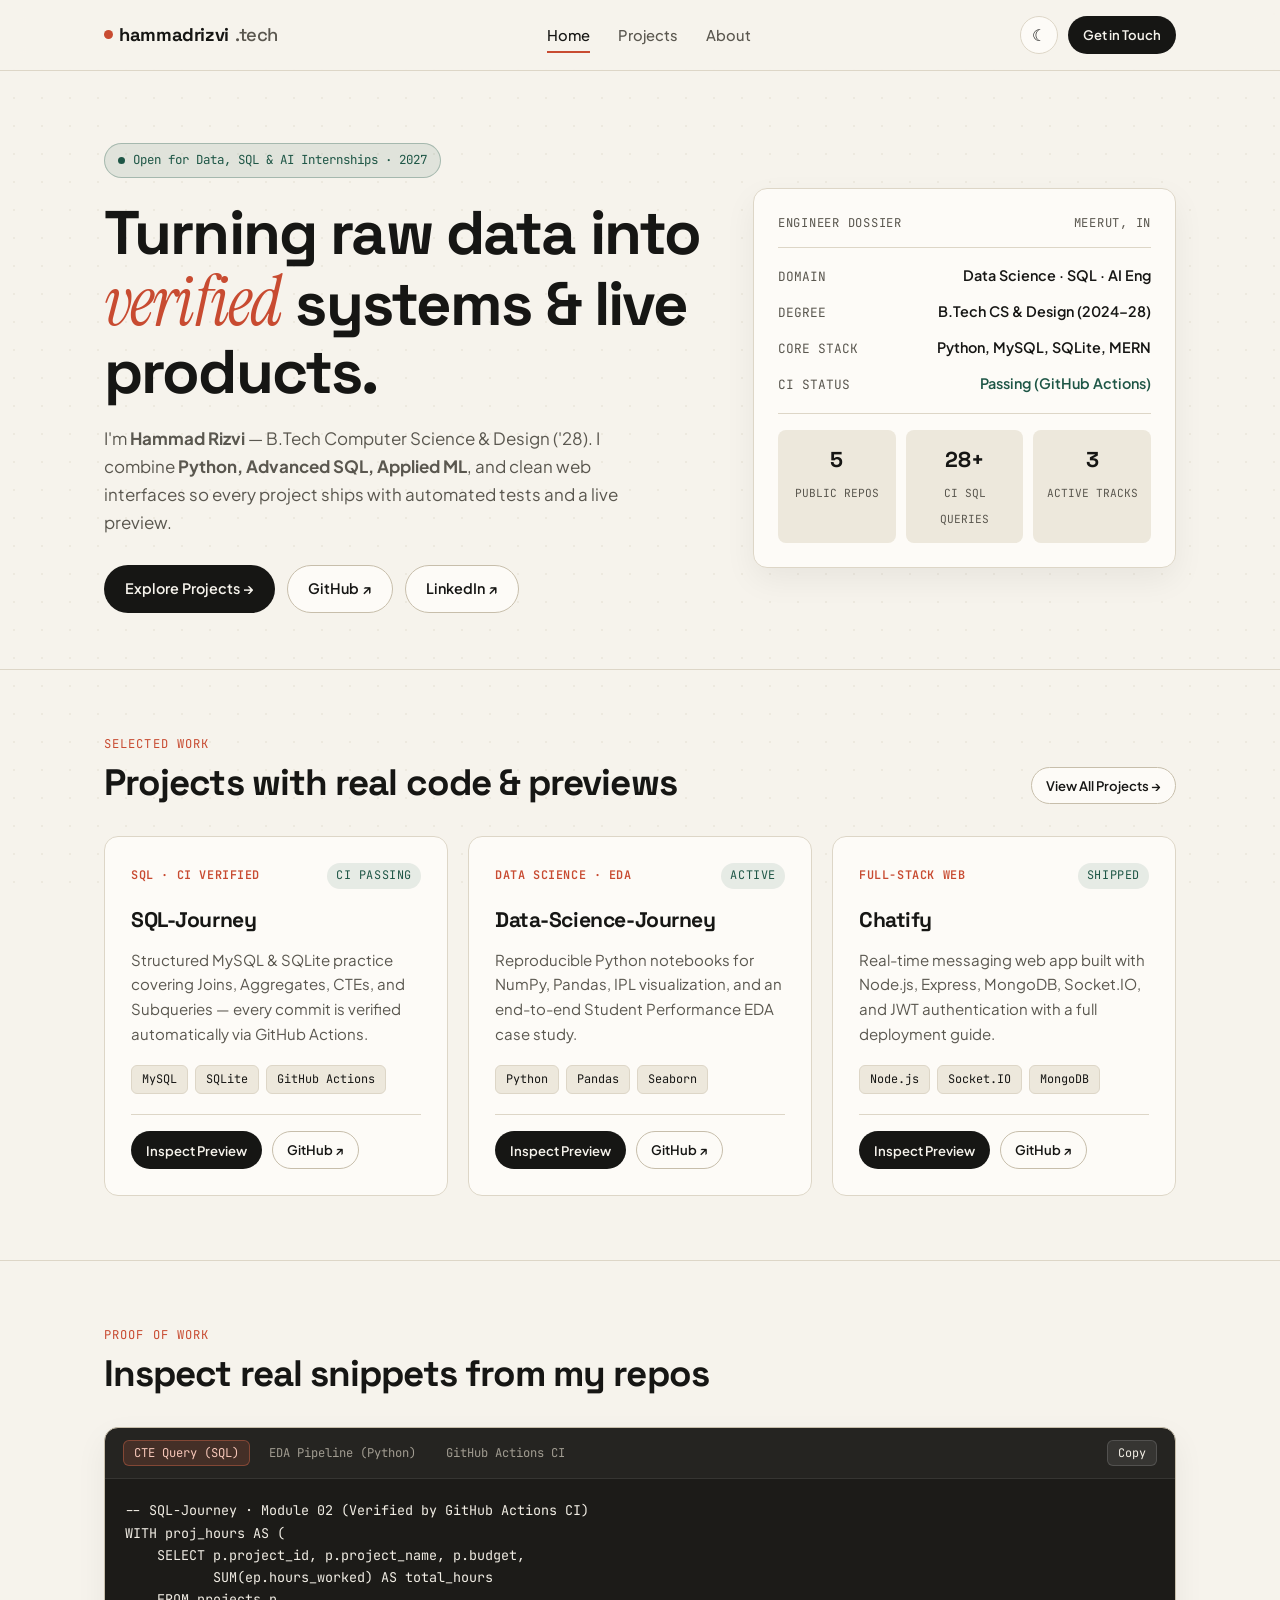
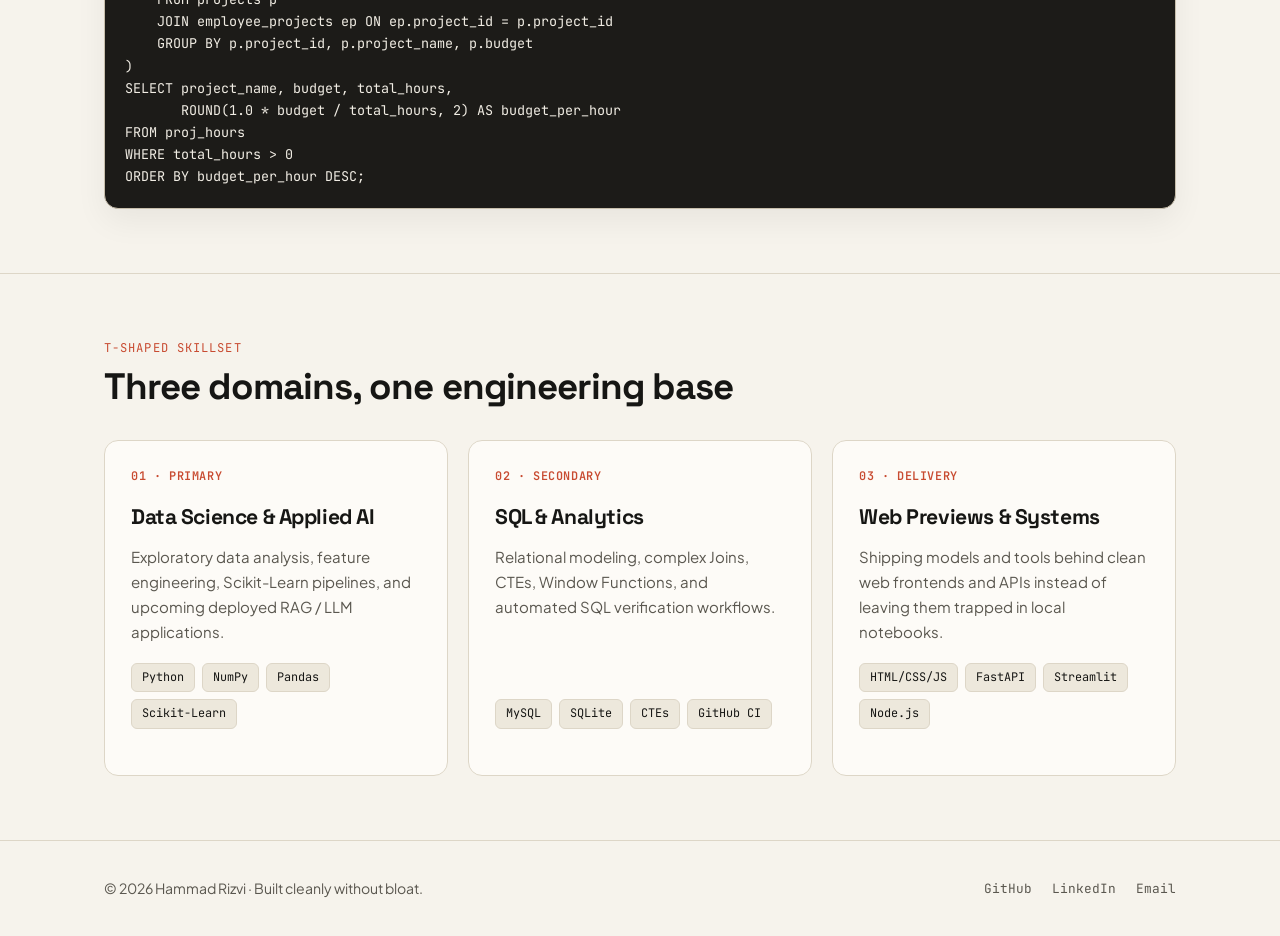
==== commit b3523430: "feat: redesign hammadrizvi.tech with warm editorial palette, interactive project previews, code stri" ====
--- a/index.html
+++ b/index.html
@@ -1,70 +1,263 @@
 <!DOCTYPE html>
 <html lang="en">
 <head>
-    <meta charset="UTF-8">
-    <meta name="viewport" content="width=device-width, initial-scale=1.0">
-    <title>Hammad Rizvi | Data Science Portfolio</title>
-    <link href="https://fonts.googleapis.com/css2?family=Plus+Jakarta+Sans:wght@400;600;700;800&family=Fira+Code:wght@400;500&display=swap" rel="stylesheet">
-    <link rel="stylesheet" href="style.css">
+  <meta charset="UTF-8">
+  <meta name="viewport" content="width=device-width, initial-scale=1.0">
+  <title>Hammad Rizvi — Data Science, SQL &amp; AI Engineering</title>
+  <meta name="description" content="Portfolio of Hammad Rizvi (hammadrizvi.tech) — B.Tech CS &amp; Design '28 building Data Science, Advanced SQL, AI Engineering, and Full-Stack Web projects.">
+  <link rel="preconnect" href="https://fonts.googleapis.com">
+  <link rel="preconnect" href="https://fonts.gstatic.com" crossorigin>
+  <link href="https://fonts.googleapis.com/css2?family=Instrument+Serif:ital@0;1&family=JetBrains+Mono:wght@400;500;600&family=Plus+Jakarta+Sans:wght@400;500;600;700&family=Space+Grotesk:wght@600;700&display=swap" rel="stylesheet">
+  <link rel="stylesheet" href="style.css">
 </head>
 <body>
-    <div class="ambient-glow"></div>
-
-    <!-- Navigation -->
-    <nav>
-        <div class="nav-container">
-            <a href="index.html" class="logo">Hammad<span>.tech</span></a>
-            <div class="nav-links">
-                <a href="index.html" class="active">Home</a>
-                <a href="projects.html">Projects</a>
-                <a href="about.html">About & Journey</a>
-                <!-- Resume Button -->
-                <a href="assets/resume.pdf" target="_blank" class="nav-resume-btn">📄 View CV / Resume</a>
-            </div>
-        </div>
-    </nav>
-
-    <div class="container">
-        <!-- Hero Section -->
-        <section style="text-align: center; padding: 60px 0;">
-            <div style="display: inline-block; background: rgba(52, 211, 153, 0.1); border: 1px solid rgba(52, 211, 153, 0.25); color: #34d399; padding: 6px 14px; border-radius: 999px; font-size: 0.85rem; font-weight: 600; margin-bottom: 20px;">
-                ● Open for Data Science & AI Internships
-            </div>
-            <h1 style="font-size: 3.2rem; font-weight: 800; line-height: 1.2; margin-bottom: 20px;">
-                Building Intelligence from <span style="background: linear-gradient(135deg, #38bdf8 0%, #818cf8 100%); -webkit-background-clip: text; -webkit-text-fill-color: transparent;">Raw Data</span>.
-            </h1>
-            <p style="font-size: 1.15rem; color: #94a3b8; max-width: 650px; margin: 0 auto 30px auto;">
-                Hi, I'm <strong>Hammad Rizvi</strong> — B.Tech Computer Science & Design undergraduate ('28). Transforming messy datasets into clear insights and predictive Machine Learning workflows.
+  <header class="site-nav">
+    <div class="container nav-inner">
+      <a href="index.html" class="brand">
+        <span class="brand-dot"></span>hammadrizvi<span>.tech</span>
+      </a>
+      <nav class="nav-links" aria-label="Main navigation">
+        <a href="index.html" class="active">Home</a>
+        <a href="projects.html">Projects</a>
+        <a href="about.html">About</a>
+      </nav>
+      <div class="nav-actions">
+        <button class="theme-toggle" data-theme-toggle title="Toggle Light/Dark Theme" aria-label="Toggle Theme">☾</button>
+        <a href="mailto:Hammadrizvi346@gmail.com" class="btn btn-primary btn-sm">Get in Touch</a>
+      </div>
+    </div>
+  </header>
+
+  <main>
+    <!-- Hero -->
+    <section class="hero">
+      <div class="container hero-grid">
+        <div>
+          <div class="status-pill">Open for Data, SQL &amp; AI Internships · 2027</div>
+          <h1 class="hero-title">
+            Turning raw data into <em>verified</em> systems &amp; live products.
+          </h1>
+          <p class="hero-sub">
+            I'm <strong>Hammad Rizvi</strong> — B.Tech Computer Science &amp; Design ('28). I combine
+            <strong>Python, Advanced SQL, Applied ML</strong>, and clean web interfaces so every project ships with automated tests and a live preview.
+          </p>
+          <div class="hero-cta">
+            <a href="projects.html" class="btn btn-primary">Explore Projects →</a>
+            <a href="https://github.com/hammadrizvi-dev" target="_blank" rel="noopener" class="btn btn-secondary">GitHub ↗</a>
+            <a href="https://www.linkedin.com/in/hammadrizvi-dev" target="_blank" rel="noopener" class="btn btn-secondary">LinkedIn ↗</a>
+          </div>
+        </div>
+
+        <aside class="dossier-card" aria-label="Engineer Snapshot">
+          <div class="dossier-head">
+            <span>Engineer Dossier</span>
+            <span>Meerut, IN</span>
+          </div>
+          <div class="dossier-rows">
+            <div class="dossier-row">
+              <span>DOMAIN</span>
+              <strong>Data Science · SQL · AI Eng</strong>
+            </div>
+            <div class="dossier-row">
+              <span>DEGREE</span>
+              <strong>B.Tech CS &amp; Design (2024–28)</strong>
+            </div>
+            <div class="dossier-row">
+              <span>CORE STACK</span>
+              <strong>Python, MySQL, SQLite, MERN</strong>
+            </div>
+            <div class="dossier-row">
+              <span>CI STATUS</span>
+              <strong style="color: var(--green);">Passing (GitHub Actions)</strong>
+            </div>
+          </div>
+          <div class="dossier-metrics">
+            <div class="metric-box">
+              <span class="metric-val" id="gh-repo-count">5</span>
+              <span class="metric-lbl">Public Repos</span>
+            </div>
+            <div class="metric-box">
+              <span class="metric-val">28+</span>
+              <span class="metric-lbl">CI SQL Queries</span>
+            </div>
+            <div class="metric-box">
+              <span class="metric-val">3</span>
+              <span class="metric-lbl">Active Tracks</span>
+            </div>
+          </div>
+        </aside>
+      </div>
+    </section>
+
+    <!-- Selected Work with Live Preview Modal -->
+    <section class="section">
+      <div class="container">
+        <div class="section-header">
+          <div>
+            <span class="eyebrow">Selected Work</span>
+            <h2 class="section-title">Projects with real code &amp; previews</h2>
+          </div>
+          <a href="projects.html" class="btn btn-secondary btn-sm">View All Projects →</a>
+        </div>
+
+        <div class="grid-3">
+          <article class="card">
+            <div class="card-meta">
+              <span class="cat-label">SQL · CI Verified</span>
+              <span class="badge-live">CI Passing</span>
+            </div>
+            <h3>SQL-Journey</h3>
+            <p>
+              Structured MySQL &amp; SQLite practice covering Joins, Aggregates, CTEs, and Subqueries — every commit is verified automatically via GitHub Actions.
             </p>
-            <div class="btn-group" style="justify-content: center;">
-                <a href="projects.html" class="btn btn-primary">Explore All Projects ➔</a>
-                <a href="assets/resume.pdf" target="_blank" class="btn btn-secondary">📄 Download Resume</a>
-                <a href="https://github.com/hammadrizvi-dev" target="_blank" class="btn btn-secondary">GitHub Profile ↗</a>
-            </div>
-        </section>
-
-        <!-- Quick Skills Snapshot -->
-        <section style="margin-top: 40px;">
-            <h2 style="font-size: 1.8rem; margin-bottom: 20px;">Core Tooling & Stack</h2>
-            <div style="display: grid; grid-template-columns: repeat(auto-fit, minmax(220px, 1fr)); gap: 16px;">
-                <div class="card">
-                    <h3 style="color: var(--primary); margin-bottom: 10px;">Languages</h3>
-                    <div class="tags"><span class="tag">Python</span><span class="tag">SQL</span><span class="tag">Java</span><span class="tag">C</span></div>
-                </div>
-                <div class="card">
-                    <h3 style="color: var(--primary); margin-bottom: 10px;">Data & Analytics</h3>
-                    <div class="tags"><span class="tag">Pandas</span><span class="tag">NumPy</span><span class="tag">Applied Stats</span></div>
-                </div>
-                <div class="card">
-                    <h3 style="color: var(--primary); margin-bottom: 10px;">Visualizations</h3>
-                    <div class="tags"><span class="tag">Seaborn</span><span class="tag">Matplotlib</span><span class="tag">Tableau</span></div>
-                </div>
-            </div>
-        </section>
+            <div class="tags">
+              <span class="tag">MySQL</span>
+              <span class="tag">SQLite</span>
+              <span class="tag">GitHub Actions</span>
+            </div>
+            <div class="card-actions">
+              <button class="btn btn-primary btn-sm" data-preview="sql-journey">Inspect Preview</button>
+              <a href="https://github.com/hammadrizvi-dev/SQL-Journey" target="_blank" rel="noopener" class="btn btn-secondary btn-sm">GitHub ↗</a>
+            </div>
+          </article>
+
+          <article class="card">
+            <div class="card-meta">
+              <span class="cat-label">Data Science · EDA</span>
+              <span class="badge-live">Active</span>
+            </div>
+            <h3>Data-Science-Journey</h3>
+            <p>
+              Reproducible Python notebooks for NumPy, Pandas, IPL visualization, and an end-to-end Student Performance EDA case study.
+            </p>
+            <div class="tags">
+              <span class="tag">Python</span>
+              <span class="tag">Pandas</span>
+              <span class="tag">Seaborn</span>
+            </div>
+            <div class="card-actions">
+              <button class="btn btn-primary btn-sm" data-preview="data-science-journey">Inspect Preview</button>
+              <a href="https://github.com/hammadrizvi-dev/Data-Science-Journey" target="_blank" rel="noopener" class="btn btn-secondary btn-sm">GitHub ↗</a>
+            </div>
+          </article>
+
+          <article class="card">
+            <div class="card-meta">
+              <span class="cat-label">Full-Stack Web</span>
+              <span class="badge-live">Shipped</span>
+            </div>
+            <h3>Chatify</h3>
+            <p>
+              Real-time messaging web app built with Node.js, Express, MongoDB, Socket.IO, and JWT authentication with a full deployment guide.
+            </p>
+            <div class="tags">
+              <span class="tag">Node.js</span>
+              <span class="tag">Socket.IO</span>
+              <span class="tag">MongoDB</span>
+            </div>
+            <div class="card-actions">
+              <button class="btn btn-primary btn-sm" data-preview="chatify">Inspect Preview</button>
+              <a href="https://github.com/hammadrizvi-dev/Chatify" target="_blank" rel="noopener" class="btn btn-secondary btn-sm">GitHub ↗</a>
+            </div>
+          </article>
+        </div>
+      </div>
+    </section>
+
+    <!-- Live Code Proof Strip -->
+    <section class="section">
+      <div class="container">
+        <div class="section-header">
+          <div>
+            <span class="eyebrow">Proof of Work</span>
+            <h2 class="section-title">Inspect real snippets from my repos</h2>
+          </div>
+        </div>
+
+        <div class="code-window">
+          <div class="code-bar">
+            <div class="code-tabs">
+              <button class="code-tab active" data-snippet="sql">CTE Query (SQL)</button>
+              <button class="code-tab" data-snippet="python">EDA Pipeline (Python)</button>
+              <button class="code-tab" data-snippet="ci">GitHub Actions CI</button>
+            </div>
+            <button class="copy-btn" id="copy-snippet-btn">Copy</button>
+          </div>
+          <pre class="code-body" id="live-code-body"></pre>
+        </div>
+      </div>
+    </section>
+
+    <!-- Core Capabilities -->
+    <section class="section">
+      <div class="container">
+        <div class="section-header">
+          <div>
+            <span class="eyebrow">T-Shaped Skillset</span>
+            <h2 class="section-title">Three domains, one engineering base</h2>
+          </div>
+        </div>
+
+        <div class="grid-3">
+          <div class="card">
+            <div class="card-meta"><span class="cat-label">01 · Primary</span></div>
+            <h3>Data Science &amp; Applied AI</h3>
+            <p>Exploratory data analysis, feature engineering, Scikit-Learn pipelines, and upcoming deployed RAG / LLM applications.</p>
+            <div class="tags"><span class="tag">Python</span><span class="tag">NumPy</span><span class="tag">Pandas</span><span class="tag">Scikit-Learn</span></div>
+          </div>
+
+          <div class="card">
+            <div class="card-meta"><span class="cat-label">02 · Secondary</span></div>
+            <h3>SQL &amp; Analytics</h3>
+            <p>Relational modeling, complex Joins, CTEs, Window Functions, and automated SQL verification workflows.</p>
+            <div class="tags"><span class="tag">MySQL</span><span class="tag">SQLite</span><span class="tag">CTEs</span><span class="tag">GitHub CI</span></div>
+          </div>
+
+          <div class="card">
+            <div class="card-meta"><span class="cat-label">03 · Delivery</span></div>
+            <h3>Web Previews &amp; Systems</h3>
+            <p>Shipping models and tools behind clean web frontends and APIs instead of leaving them trapped in local notebooks.</p>
+            <div class="tags"><span class="tag">HTML/CSS/JS</span><span class="tag">FastAPI</span><span class="tag">Streamlit</span><span class="tag">Node.js</span></div>
+          </div>
+        </div>
+      </div>
+    </section>
+  </main>
+
+  <!-- Interactive Preview Modal -->
+  <div class="modal-backdrop" id="preview-modal" role="dialog" aria-modal="true" aria-labelledby="modal-title">
+    <div class="modal-panel">
+      <div class="modal-top">
+        <div>
+          <span class="eyebrow" data-modal-eyebrow></span>
+          <h2 class="section-title" id="modal-title" data-modal-title></h2>
+        </div>
+        <button class="modal-close" data-modal-close aria-label="Close preview">×</button>
+      </div>
+      <p data-modal-summary style="color: var(--ink-muted);"></p>
+      <ul class="modal-list" data-modal-list></ul>
+      <div class="code-window" style="margin-bottom: 20px;">
+        <div class="code-bar"><span>Preview Snippet</span></div>
+        <pre class="code-body" data-modal-code></pre>
+      </div>
+      <div style="display: flex; gap: 10px; flex-wrap: wrap;">
+        <a href="#" target="_blank" rel="noopener" class="btn btn-primary btn-sm" data-modal-repo>Open on GitHub ↗</a>
+        <button class="btn btn-secondary btn-sm" data-modal-close>Close</button>
+      </div>
     </div>
-
-    <footer>
-        <p>© 2026 Hammad Rizvi • <a href="mailto:Hammadrizvi346@gmail.com" style="color: var(--primary); text-decoration: none;">Hammadrizvi346@gmail.com</a></p>
-    </footer>
+  </div>
+
+  <footer>
+    <div class="container footer-inner">
+      <p>© 2026 Hammad Rizvi · Built cleanly without bloat.</p>
+      <div class="footer-links">
+        <a href="https://github.com/hammadrizvi-dev" target="_blank" rel="noopener">GitHub</a>
+        <a href="https://www.linkedin.com/in/hammadrizvi-dev" target="_blank" rel="noopener">LinkedIn</a>
+        <a href="mailto:Hammadrizvi346@gmail.com">Email</a>
+      </div>
+    </div>
+  </footer>
+
+  <script src="app.js"></script>
 </body>
 </html>
--- a/style.css
+++ b/style.css
@@ -1,181 +1,735 @@
+/* ==========================================================================
+   hammadrizvi.tech — Warm Editorial Studio Design System
+   Zero generic AI blue/purple gradients. Pure typography, grid & craft.
+   ========================================================================== */
+
 :root {
-    --bg: #0b0f19;
-    --surface: #111827;
-    --surface-card: #162032;
-    --border: #1f293d;
-    --primary: #38bdf8;
-    --primary-glow: rgba(56, 189, 248, 0.15);
-    --secondary: #818cf8;
-    --text-main: #f3f4f6;
-    --text-muted: #94a3b8;
-    --accent-green: #34d399;
-}
-
-* {
-    margin: 0;
-    padding: 0;
-    box-sizing: border-box;
-    scroll-behavior: smooth;
+  --bg: #f6f3ec;
+  --surface: #fdfbf7;
+  --surface-alt: #ede8dc;
+  --ink: #161614;
+  --ink-muted: #5a574f;
+  --accent: #c84b31;
+  --accent-soft: rgba(200, 75, 49, 0.1);
+  --green: #1e5646;
+  --green-soft: rgba(30, 86, 70, 0.1);
+  --border: #ddd6c7;
+  --border-strong: #c7beab;
+  --code-bg: #1c1b18;
+  --code-ink: #f1ede4;
+  --shadow: 0 12px 32px rgba(22, 22, 20, 0.06);
+  --radius: 14px;
+  --radius-sm: 8px;
+  --font-display: 'Space Grotesk', system-ui, sans-serif;
+  --font-serif: 'Instrument Serif', Georgia, serif;
+  --font-sans: 'Plus Jakarta Sans', system-ui, sans-serif;
+  --font-mono: 'JetBrains Mono', ui-monospace, monospace;
+}
+
+[data-theme="dark"] {
+  --bg: #131311;
+  --surface: #1b1b18;
+  --surface-alt: #24231f;
+  --ink: #f2efe9;
+  --ink-muted: #a19c91;
+  --accent: #e46b4c;
+  --accent-soft: rgba(228, 107, 76, 0.14);
+  --green: #4aa98b;
+  --green-soft: rgba(74, 169, 139, 0.14);
+  --border: #2c2b26;
+  --border-strong: #3e3c35;
+  --code-bg: #0e0e0c;
+  --code-ink: #eee9de;
+  --shadow: 0 16px 40px rgba(0, 0, 0, 0.45);
+}
+
+*, *::before, *::after {
+  box-sizing: border-box;
+  margin: 0;
+  padding: 0;
+}
+
+html {
+  scroll-behavior: smooth;
 }
 
 body {
-    font-family: 'Plus Jakarta Sans', -apple-system, sans-serif;
-    background-color: var(--bg);
-    color: var(--text-main);
-    line-height: 1.6;
-    min-height: 100vh;
-    display: flex;
-    flex-direction: column;
-}
-
-.ambient-glow {
-    position: fixed;
-    top: 0;
-    left: 50%;
-    transform: translateX(-50%);
-    width: 800px;
-    height: 400px;
-    background: radial-gradient(circle, rgba(56, 189, 248, 0.08) 0%, rgba(129, 140, 248, 0.03) 50%, transparent 80%);
-    z-index: -1;
-    pointer-events: none;
-}
-
-/* Navbar */
-nav {
-    position: fixed;
-    top: 0;
-    width: 100%;
-    background: rgba(11, 15, 25, 0.85);
-    backdrop-filter: blur(12px);
-    border-bottom: 1px solid var(--border);
-    z-index: 100;
-}
-
-.nav-container {
-    max-width: 1100px;
-    margin: 0 auto;
-    padding: 16px 24px;
-    display: flex;
-    justify-content: space-between;
-    align-items: center;
-}
-
-.logo {
-    font-weight: 700;
-    font-size: 1.2rem;
-    color: var(--primary);
-    text-decoration: none;
-}
-.logo span { color: var(--text-main); }
+  background-color: var(--bg);
+  color: var(--ink);
+  font-family: var(--font-sans);
+  font-size: 16px;
+  line-height: 1.65;
+  -webkit-font-smoothing: antialiased;
+  transition: background-color 0.25s ease, color 0.25s ease;
+  min-height: 100vh;
+  display: flex;
+  flex-direction: column;
+}
+
+a {
+  color: inherit;
+  text-decoration: none;
+}
+
+/* Subtle paper grain grid */
+body::before {
+  content: "";
+  position: fixed;
+  inset: 0;
+  pointer-events: none;
+  z-index: -1;
+  background-image: radial-gradient(var(--border) 1px, transparent 1px);
+  background-size: 28px 28px;
+  opacity: 0.35;
+}
+
+.container {
+  width: 100%;
+  max-width: 1120px;
+  margin: 0 auto;
+  padding: 0 24px;
+}
+
+/* Navigation */
+.site-nav {
+  position: sticky;
+  top: 0;
+  z-index: 50;
+  background: color-mix(in srgb, var(--bg) 88%, transparent);
+  backdrop-filter: blur(12px);
+  border-bottom: 1px solid var(--border);
+}
+
+.nav-inner {
+  display: flex;
+  align-items: center;
+  justify-content: space-between;
+  height: 70px;
+  gap: 16px;
+}
+
+.brand {
+  font-family: var(--font-display);
+  font-weight: 700;
+  font-size: 1.15rem;
+  letter-spacing: -0.02em;
+  display: inline-flex;
+  align-items: center;
+  gap: 6px;
+}
+
+.brand-dot {
+  width: 9px;
+  height: 9px;
+  border-radius: 50%;
+  background: var(--accent);
+  display: inline-block;
+}
+
+.brand span {
+  color: var(--ink-muted);
+  font-weight: 500;
+}
 
 .nav-links {
-    display: flex;
-    align-items: center;
-    gap: 24px;
+  display: flex;
+  align-items: center;
+  gap: 28px;
 }
 
 .nav-links a {
-    color: var(--text-muted);
-    text-decoration: none;
-    font-size: 0.95rem;
-    font-weight: 500;
-    transition: color 0.2s;
-}
-
-.nav-links a:hover, .nav-links a.active { color: var(--primary); }
-
-.nav-resume-btn {
-    border: 1px solid var(--primary) !important;
-    color: var(--primary) !important;
-    padding: 6px 14px;
-    border-radius: 6px;
-    font-weight: 600;
-}
-.nav-resume-btn:hover {
-    background: var(--primary);
-    color: #0b0f19 !important;
-}
-
-/* Container */
-.container {
-    max-width: 1100px;
-    margin: 0 auto;
-    padding: 120px 24px 60px 24px;
-    flex: 1;
+  font-size: 0.92rem;
+  font-weight: 500;
+  color: var(--ink-muted);
+  transition: color 0.2s ease;
+  position: relative;
+}
+
+.nav-links a:hover,
+.nav-links a.active {
+  color: var(--ink);
+}
+
+.nav-links a.active::after {
+  content: "";
+  position: absolute;
+  left: 0;
+  right: 0;
+  bottom: -6px;
+  height: 2px;
+  background: var(--accent);
+}
+
+.nav-actions {
+  display: flex;
+  align-items: center;
+  gap: 10px;
+}
+
+.theme-toggle {
+  background: var(--surface);
+  border: 1px solid var(--border);
+  color: var(--ink);
+  width: 38px;
+  height: 38px;
+  border-radius: 999px;
+  cursor: pointer;
+  display: inline-flex;
+  align-items: center;
+  justify-content: center;
+  font-size: 1rem;
+  transition: border-color 0.2s, transform 0.2s;
+}
+
+.theme-toggle:hover {
+  border-color: var(--ink);
+  transform: translateY(-1px);
 }
 
 /* Buttons */
-.btn-group {
-    display: flex;
-    gap: 14px;
-    flex-wrap: wrap;
-}
-
 .btn {
-    display: inline-flex;
-    align-items: center;
-    gap: 8px;
-    padding: 12px 22px;
-    border-radius: 8px;
-    font-weight: 600;
-    font-size: 0.95rem;
-    text-decoration: none;
-    transition: all 0.2s;
+  display: inline-flex;
+  align-items: center;
+  justify-content: center;
+  gap: 8px;
+  padding: 11px 20px;
+  border-radius: 999px;
+  font-family: var(--font-sans);
+  font-size: 0.9rem;
+  font-weight: 600;
+  cursor: pointer;
+  border: 1px solid transparent;
+  transition: all 0.2s ease;
 }
 
 .btn-primary {
-    background: var(--primary);
-    color: #0b0f19;
-}
+  background: var(--ink);
+  color: var(--bg);
+}
+
 .btn-primary:hover {
-    background: #7dd3fc;
-    transform: translateY(-2px);
+  background: var(--accent);
+  color: #ffffff;
+  transform: translateY(-1px);
 }
 
 .btn-secondary {
-    background: var(--surface);
-    color: var(--text-main);
-    border: 1px solid var(--border);
-}
+  background: var(--surface);
+  color: var(--ink);
+  border-color: var(--border-strong);
+}
+
 .btn-secondary:hover {
-    background: var(--surface-card);
-    transform: translateY(-2px);
-}
-
-/* Card Styles */
+  border-color: var(--ink);
+  transform: translateY(-1px);
+}
+
+.btn-sm {
+  padding: 7px 14px;
+  font-size: 0.82rem;
+}
+
+/* Hero Section */
+.hero {
+  padding: 72px 0 56px;
+  border-bottom: 1px solid var(--border);
+}
+
+.hero-grid {
+  display: grid;
+  grid-template-columns: 1.35fr 0.95fr;
+  gap: 48px;
+  align-items: center;
+}
+
+.status-pill {
+  display: inline-flex;
+  align-items: center;
+  gap: 8px;
+  font-family: var(--font-mono);
+  font-size: 0.78rem;
+  color: var(--green);
+  background: var(--green-soft);
+  border: 1px solid color-mix(in srgb, var(--green) 30%, transparent);
+  padding: 6px 13px;
+  border-radius: 999px;
+  margin-bottom: 22px;
+}
+
+.status-pill::before {
+  content: "";
+  width: 7px;
+  height: 7px;
+  border-radius: 50%;
+  background: var(--green);
+}
+
+.hero-title {
+  font-family: var(--font-display);
+  font-size: clamp(2.4rem, 5vw, 3.85rem);
+  font-weight: 700;
+  line-height: 1.07;
+  letter-spacing: -0.03em;
+  margin-bottom: 20px;
+}
+
+.hero-title em {
+  font-family: var(--font-serif);
+  font-style: italic;
+  font-weight: 400;
+  color: var(--accent);
+  font-size: 1.12em;
+}
+
+.hero-sub {
+  font-size: 1.06rem;
+  color: var(--ink-muted);
+  max-width: 560px;
+  margin-bottom: 28px;
+}
+
+.hero-cta {
+  display: flex;
+  flex-wrap: wrap;
+  gap: 12px;
+}
+
+/* Telemetry Dossier Card */
+.dossier-card {
+  background: var(--surface);
+  border: 1px solid var(--border);
+  border-radius: var(--radius);
+  padding: 24px;
+  box-shadow: var(--shadow);
+}
+
+.dossier-head {
+  display: flex;
+  justify-content: space-between;
+  align-items: center;
+  padding-bottom: 14px;
+  margin-bottom: 16px;
+  border-bottom: 1px solid var(--border);
+  font-family: var(--font-mono);
+  font-size: 0.76rem;
+  color: var(--ink-muted);
+  text-transform: uppercase;
+  letter-spacing: 0.06em;
+}
+
+.dossier-rows {
+  display: grid;
+  gap: 12px;
+}
+
+.dossier-row {
+  display: flex;
+  justify-content: space-between;
+  align-items: baseline;
+  font-size: 0.9rem;
+  gap: 12px;
+}
+
+.dossier-row span:first-child {
+  color: var(--ink-muted);
+  font-family: var(--font-mono);
+  font-size: 0.8rem;
+}
+
+.dossier-row strong {
+  font-weight: 600;
+  text-align: right;
+}
+
+.dossier-metrics {
+  display: grid;
+  grid-template-columns: repeat(3, 1fr);
+  gap: 10px;
+  margin-top: 18px;
+  padding-top: 16px;
+  border-top: 1px solid var(--border);
+}
+
+.metric-box {
+  background: var(--surface-alt);
+  border-radius: var(--radius-sm);
+  padding: 12px 10px;
+  text-align: center;
+}
+
+.metric-val {
+  font-family: var(--font-display);
+  font-size: 1.35rem;
+  font-weight: 700;
+  display: block;
+}
+
+.metric-lbl {
+  font-family: var(--font-mono);
+  font-size: 0.7rem;
+  color: var(--ink-muted);
+  text-transform: uppercase;
+}
+
+/* Sections */
+.section {
+  padding: 64px 0;
+  border-bottom: 1px solid var(--border);
+}
+
+.section-header {
+  display: flex;
+  justify-content: space-between;
+  align-items: flex-end;
+  gap: 20px;
+  margin-bottom: 32px;
+  flex-wrap: wrap;
+}
+
+.eyebrow {
+  font-family: var(--font-mono);
+  font-size: 0.76rem;
+  text-transform: uppercase;
+  letter-spacing: 0.09em;
+  color: var(--accent);
+  margin-bottom: 8px;
+  display: block;
+}
+
+.section-title {
+  font-family: var(--font-display);
+  font-size: clamp(1.7rem, 3vw, 2.3rem);
+  font-weight: 700;
+  letter-spacing: -0.025em;
+  line-height: 1.15;
+}
+
+/* Filter Tabs */
+.filter-bar {
+  display: flex;
+  flex-wrap: wrap;
+  gap: 8px;
+}
+
+.filter-btn {
+  background: var(--surface);
+  border: 1px solid var(--border);
+  color: var(--ink-muted);
+  padding: 7px 15px;
+  border-radius: 999px;
+  font-family: var(--font-mono);
+  font-size: 0.78rem;
+  cursor: pointer;
+  transition: all 0.2s ease;
+}
+
+.filter-btn:hover {
+  border-color: var(--ink);
+  color: var(--ink);
+}
+
+.filter-btn.active {
+  background: var(--ink);
+  color: var(--bg);
+  border-color: var(--ink);
+}
+
+/* Cards Grid */
+.grid-2 {
+  display: grid;
+  grid-template-columns: repeat(2, 1fr);
+  gap: 22px;
+}
+
+.grid-3 {
+  display: grid;
+  grid-template-columns: repeat(3, 1fr);
+  gap: 20px;
+}
+
 .card {
-    background: var(--surface);
-    border: 1px solid var(--border);
-    border-radius: 12px;
-    padding: 28px;
-    transition: all 0.25s;
-}
+  background: var(--surface);
+  border: 1px solid var(--border);
+  border-radius: var(--radius);
+  padding: 26px;
+  display: flex;
+  flex-direction: column;
+  transition: border-color 0.2s ease, transform 0.2s ease, box-shadow 0.2s ease;
+}
+
 .card:hover {
-    border-color: rgba(56, 189, 248, 0.4);
-    transform: translateY(-3px);
-}
-
-/* Tags */
+  border-color: var(--border-strong);
+  transform: translateY(-3px);
+  box-shadow: var(--shadow);
+}
+
+.card-meta {
+  display: flex;
+  justify-content: space-between;
+  align-items: center;
+  gap: 10px;
+  margin-bottom: 14px;
+  font-family: var(--font-mono);
+  font-size: 0.74rem;
+  text-transform: uppercase;
+  letter-spacing: 0.05em;
+}
+
+.cat-label {
+  color: var(--accent);
+  font-weight: 600;
+}
+
+.badge-live {
+  color: var(--green);
+  background: var(--green-soft);
+  padding: 3px 9px;
+  border-radius: 999px;
+}
+
+.badge-soon {
+  color: var(--ink-muted);
+  background: var(--surface-alt);
+  padding: 3px 9px;
+  border-radius: 999px;
+}
+
+.card h3 {
+  font-family: var(--font-display);
+  font-size: 1.32rem;
+  font-weight: 700;
+  letter-spacing: -0.02em;
+  margin-bottom: 10px;
+}
+
+.card p {
+  color: var(--ink-muted);
+  font-size: 0.94rem;
+  margin-bottom: 18px;
+  flex-grow: 1;
+}
+
 .tags {
-    display: flex;
-    flex-wrap: wrap;
-    gap: 8px;
-}
+  display: flex;
+  flex-wrap: wrap;
+  gap: 7px;
+  margin-bottom: 20px;
+}
+
 .tag {
-    background: var(--surface-card);
-    border: 1px solid var(--border);
-    color: #cbd5e1;
-    padding: 4px 10px;
-    border-radius: 6px;
-    font-size: 0.85rem;
-    font-family: 'Fira Code', monospace;
+  font-family: var(--font-mono);
+  font-size: 0.74rem;
+  background: var(--surface-alt);
+  color: var(--ink);
+  padding: 4px 10px;
+  border-radius: 6px;
+  border: 1px solid var(--border);
+}
+
+.card-actions {
+  display: flex;
+  flex-wrap: wrap;
+  gap: 10px;
+  padding-top: 16px;
+  border-top: 1px solid var(--border);
+}
+
+/* Code Preview Strip */
+.code-window {
+  background: var(--code-bg);
+  color: var(--code-ink);
+  border-radius: var(--radius);
+  overflow: hidden;
+  border: 1px solid var(--border-strong);
+  box-shadow: var(--shadow);
+}
+
+.code-bar {
+  display: flex;
+  justify-content: space-between;
+  align-items: center;
+  padding: 12px 18px;
+  background: rgba(255, 255, 255, 0.04);
+  border-bottom: 1px solid rgba(255, 255, 255, 0.08);
+  font-family: var(--font-mono);
+  font-size: 0.78rem;
+  color: #b7b1a5;
+}
+
+.code-tabs {
+  display: flex;
+  gap: 8px;
+}
+
+.code-tab {
+  background: transparent;
+  border: 1px solid transparent;
+  color: #a19c91;
+  font-family: var(--font-mono);
+  font-size: 0.76rem;
+  padding: 4px 10px;
+  border-radius: 6px;
+  cursor: pointer;
+}
+
+.code-tab.active {
+  background: rgba(228, 107, 76, 0.16);
+  border-color: rgba(228, 107, 76, 0.4);
+  color: #f6c6b8;
+}
+
+.copy-btn {
+  background: rgba(255, 255, 255, 0.08);
+  border: 1px solid rgba(255, 255, 255, 0.14);
+  color: #f1ede4;
+  font-family: var(--font-mono);
+  font-size: 0.74rem;
+  padding: 4px 10px;
+  border-radius: 6px;
+  cursor: pointer;
+}
+
+.copy-btn:hover {
+  background: rgba(255, 255, 255, 0.16);
+}
+
+.code-body {
+  padding: 20px;
+  font-family: var(--font-mono);
+  font-size: 0.84rem;
+  line-height: 1.65;
+  overflow-x: auto;
+  white-space: pre;
+}
+
+/* Modal Preview */
+.modal-backdrop {
+  position: fixed;
+  inset: 0;
+  background: rgba(15, 15, 13, 0.65);
+  backdrop-filter: blur(4px);
+  display: none;
+  align-items: center;
+  justify-content: center;
+  padding: 20px;
+  z-index: 100;
+}
+
+.modal-backdrop.open {
+  display: flex;
+}
+
+.modal-panel {
+  background: var(--surface);
+  border: 1px solid var(--border-strong);
+  border-radius: var(--radius);
+  max-width: 680px;
+  width: 100%;
+  max-height: 86vh;
+  overflow-y: auto;
+  padding: 28px;
+  box-shadow: 0 24px 64px rgba(0, 0, 0, 0.35);
+}
+
+.modal-top {
+  display: flex;
+  justify-content: space-between;
+  align-items: flex-start;
+  gap: 16px;
+  margin-bottom: 16px;
+}
+
+.modal-close {
+  background: var(--surface-alt);
+  border: 1px solid var(--border);
+  color: var(--ink);
+  width: 34px;
+  height: 34px;
+  border-radius: 50%;
+  cursor: pointer;
+  font-size: 1.1rem;
+  flex-shrink: 0;
+}
+
+.modal-list {
+  margin: 14px 0 18px 18px;
+  color: var(--ink-muted);
+  font-size: 0.94rem;
+}
+
+.modal-list li {
+  margin-bottom: 6px;
+}
+
+/* Timeline (About Page) */
+.timeline {
+  display: grid;
+  gap: 18px;
+}
+
+.timeline-item {
+  background: var(--surface);
+  border: 1px solid var(--border);
+  border-left: 3px solid var(--accent);
+  border-radius: var(--radius-sm);
+  padding: 20px 22px;
+}
+
+.timeline-item h3 {
+  font-family: var(--font-display);
+  font-size: 1.12rem;
+  margin-bottom: 6px;
 }
 
 /* Footer */
 footer {
-    border-top: 1px solid var(--border);
-    padding: 25px 0;
-    text-align: center;
-    color: #64748b;
-    font-size: 0.9rem;
-}
+  margin-top: auto;
+  padding: 36px 0;
+  color: var(--ink-muted);
+  font-size: 0.88rem;
+}
+
+.footer-inner {
+  display: flex;
+  justify-content: space-between;
+  align-items: center;
+  flex-wrap: wrap;
+  gap: 16px;
+}
+
+.footer-links {
+  display: flex;
+  gap: 20px;
+  font-family: var(--font-mono);
+  font-size: 0.8rem;
+}
+
+.footer-links a:hover {
+  color: var(--accent);
+}
+
+/* Responsive */
+@media (max-width: 860px) {
+  .hero-grid,
+  .grid-2,
+  .grid-3 {
+    grid-template-columns: 1fr;
+  }
+  .hero {
+    padding: 48px 0 40px;
+  }
+  .nav-links {
+    gap: 16px;
+  }
+}
+
+@media (max-width: 560px) {
+  .nav-inner {
+    height: auto;
+    padding: 12px 0;
+    flex-wrap: wrap;
+  }
+  .dossier-metrics {
+    grid-template-columns: repeat(3, 1fr);
+  }
+}
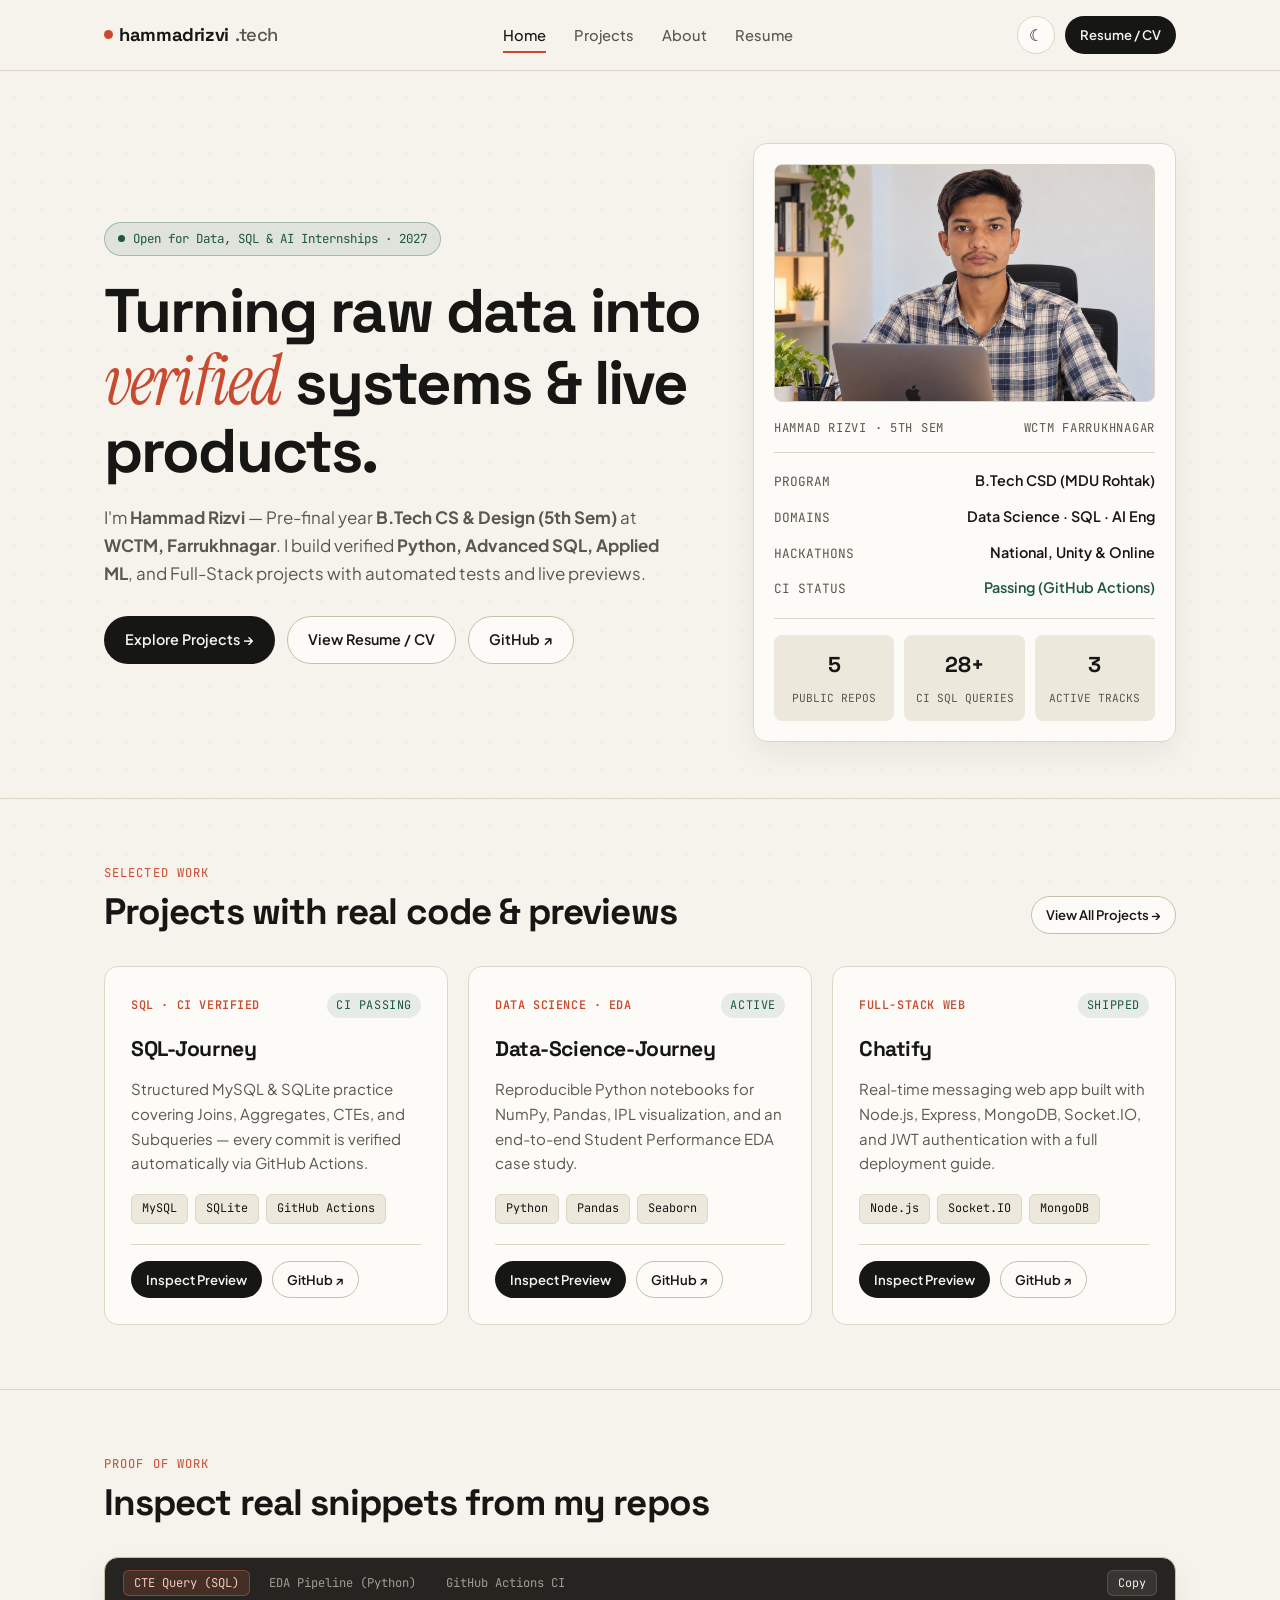
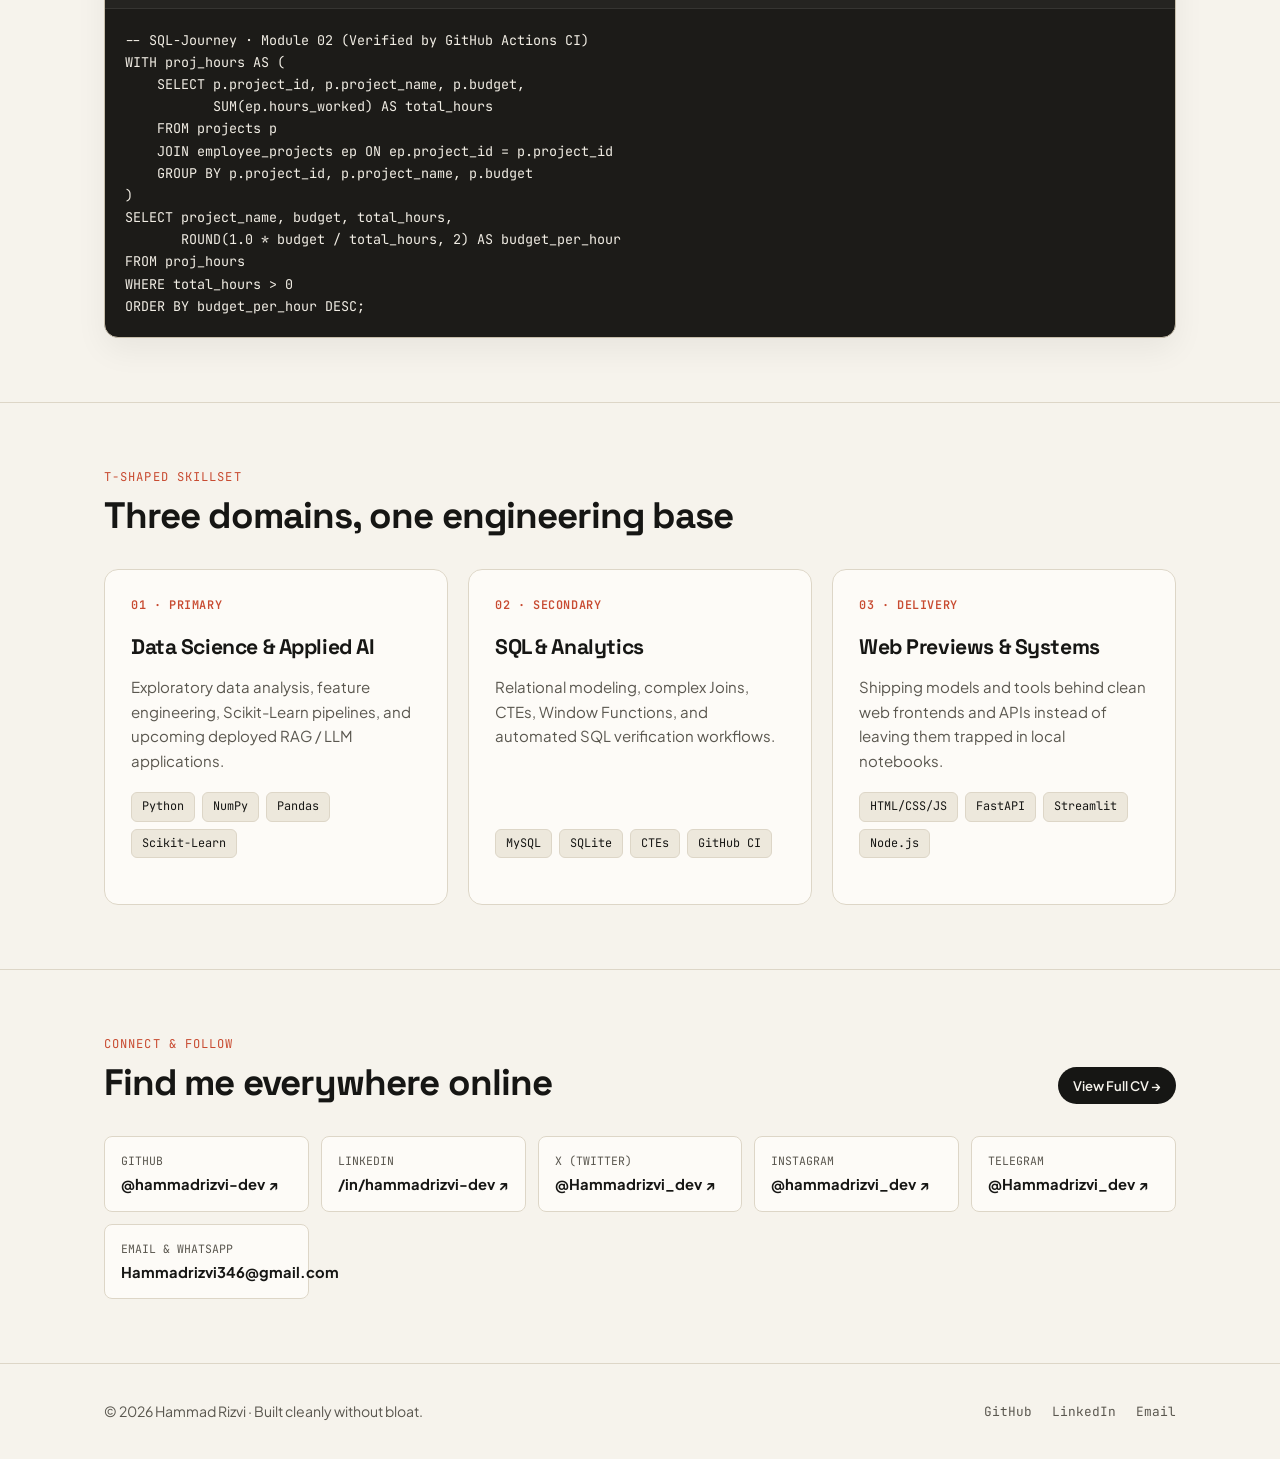
==== commit 5a438025: "feat: add portrait, WCTM 5th sem bio, hackathons, all social handles & printable ATS resume.html" ====
--- a/index.html
+++ b/index.html
@@ -20,10 +20,11 @@
         <a href="index.html" class="active">Home</a>
         <a href="projects.html">Projects</a>
         <a href="about.html">About</a>
+        <a href="resume.html">Resume</a>
       </nav>
       <div class="nav-actions">
         <button class="theme-toggle" data-theme-toggle title="Toggle Light/Dark Theme" aria-label="Toggle Theme">☾</button>
-        <a href="mailto:Hammadrizvi346@gmail.com" class="btn btn-primary btn-sm">Get in Touch</a>
+        <a href="resume.html" class="btn btn-primary btn-sm">Resume / CV</a>
       </div>
     </div>
   </header>
@@ -38,33 +39,35 @@
             Turning raw data into <em>verified</em> systems &amp; live products.
           </h1>
           <p class="hero-sub">
-            I'm <strong>Hammad Rizvi</strong> — B.Tech Computer Science &amp; Design ('28). I combine
-            <strong>Python, Advanced SQL, Applied ML</strong>, and clean web interfaces so every project ships with automated tests and a live preview.
+            I'm <strong>Hammad Rizvi</strong> — Pre-final year <strong>B.Tech CS &amp; Design (5th Sem)</strong> at <strong>WCTM, Farrukhnagar</strong>. I build verified <strong>Python, Advanced SQL, Applied ML</strong>, and Full-Stack projects with automated tests and live previews.
           </p>
           <div class="hero-cta">
             <a href="projects.html" class="btn btn-primary">Explore Projects →</a>
+            <a href="resume.html" class="btn btn-secondary">View Resume / CV</a>
             <a href="https://github.com/hammadrizvi-dev" target="_blank" rel="noopener" class="btn btn-secondary">GitHub ↗</a>
-            <a href="https://www.linkedin.com/in/hammadrizvi-dev" target="_blank" rel="noopener" class="btn btn-secondary">LinkedIn ↗</a>
           </div>
         </div>
 
         <aside class="dossier-card" aria-label="Engineer Snapshot">
+          <div class="portrait-frame">
+            <img src="assets/hammad-portrait.png" alt="Hammad Rizvi — B.Tech CSD Engineer" loading="eager">
+          </div>
           <div class="dossier-head">
-            <span>Engineer Dossier</span>
-            <span>Meerut, IN</span>
+            <span>Hammad Rizvi · 5th Sem</span>
+            <span>WCTM Farrukhnagar</span>
           </div>
           <div class="dossier-rows">
             <div class="dossier-row">
-              <span>DOMAIN</span>
+              <span>PROGRAM</span>
+              <strong>B.Tech CSD (MDU Rohtak)</strong>
+            </div>
+            <div class="dossier-row">
+              <span>DOMAINS</span>
               <strong>Data Science · SQL · AI Eng</strong>
             </div>
             <div class="dossier-row">
-              <span>DEGREE</span>
-              <strong>B.Tech CS &amp; Design (2024–28)</strong>
-            </div>
-            <div class="dossier-row">
-              <span>CORE STACK</span>
-              <strong>Python, MySQL, SQLite, MERN</strong>
+              <span>HACKATHONS</span>
+              <strong>National, Unity &amp; Online</strong>
             </div>
             <div class="dossier-row">
               <span>CI STATUS</span>
@@ -222,6 +225,40 @@
         </div>
       </div>
     </section>
+
+    <!-- Connect Across Platforms -->
+    <section class="section">
+      <div class="container">
+        <div class="section-header">
+          <div>
+            <span class="eyebrow">Connect &amp; Follow</span>
+            <h2 class="section-title">Find me everywhere online</h2>
+          </div>
+          <a href="resume.html" class="btn btn-primary btn-sm">View Full CV →</a>
+        </div>
+
+        <div class="social-grid">
+          <a class="social-pill" href="https://github.com/hammadrizvi-dev" target="_blank" rel="noopener">
+            <span>GitHub</span><strong>@hammadrizvi-dev ↗</strong>
+          </a>
+          <a class="social-pill" href="https://www.linkedin.com/in/hammadrizvi-dev" target="_blank" rel="noopener">
+            <span>LinkedIn</span><strong>/in/hammadrizvi-dev ↗</strong>
+          </a>
+          <a class="social-pill" href="https://x.com/Hammadrizvi_dev" target="_blank" rel="noopener">
+            <span>X (Twitter)</span><strong>@Hammadrizvi_dev ↗</strong>
+          </a>
+          <a class="social-pill" href="https://instagram.com/hammadrizvi_dev" target="_blank" rel="noopener">
+            <span>Instagram</span><strong>@hammadrizvi_dev ↗</strong>
+          </a>
+          <a class="social-pill" href="https://t.me/Hammadrizvi_dev" target="_blank" rel="noopener">
+            <span>Telegram</span><strong>@Hammadrizvi_dev ↗</strong>
+          </a>
+          <a class="social-pill" href="mailto:Hammadrizvi346@gmail.com">
+            <span>Email &amp; WhatsApp</span><strong>Hammadrizvi346@gmail.com</strong>
+          </a>
+        </div>
+      </div>
+    </section>
   </main>
 
   <!-- Interactive Preview Modal -->
--- a/style.css
+++ b/style.css
@@ -299,8 +299,60 @@
   background: var(--surface);
   border: 1px solid var(--border);
   border-radius: var(--radius);
-  padding: 24px;
+  padding: 20px;
   box-shadow: var(--shadow);
+}
+
+.portrait-frame {
+  width: 100%;
+  aspect-ratio: 16 / 10;
+  border-radius: var(--radius-sm);
+  overflow: hidden;
+  border: 1px solid var(--border);
+  margin-bottom: 16px;
+  background: var(--surface-alt);
+}
+
+.portrait-frame img {
+  width: 100%;
+  height: 100%;
+  object-fit: cover;
+  object-position: center 20%;
+  display: block;
+}
+
+.social-grid {
+  display: grid;
+  grid-template-columns: repeat(auto-fit, minmax(175px, 1fr));
+  gap: 12px;
+}
+
+.social-pill {
+  background: var(--surface);
+  border: 1px solid var(--border);
+  border-radius: var(--radius-sm);
+  padding: 14px 16px;
+  display: flex;
+  flex-direction: column;
+  gap: 2px;
+  transition: border-color 0.2s, transform 0.2s;
+}
+
+.social-pill:hover {
+  border-color: var(--accent);
+  transform: translateY(-2px);
+}
+
+.social-pill span {
+  font-family: var(--font-mono);
+  font-size: 0.72rem;
+  text-transform: uppercase;
+  color: var(--ink-muted);
+}
+
+.social-pill strong {
+  font-size: 0.92rem;
+  color: var(--ink);
 }
 
 .dossier-head {
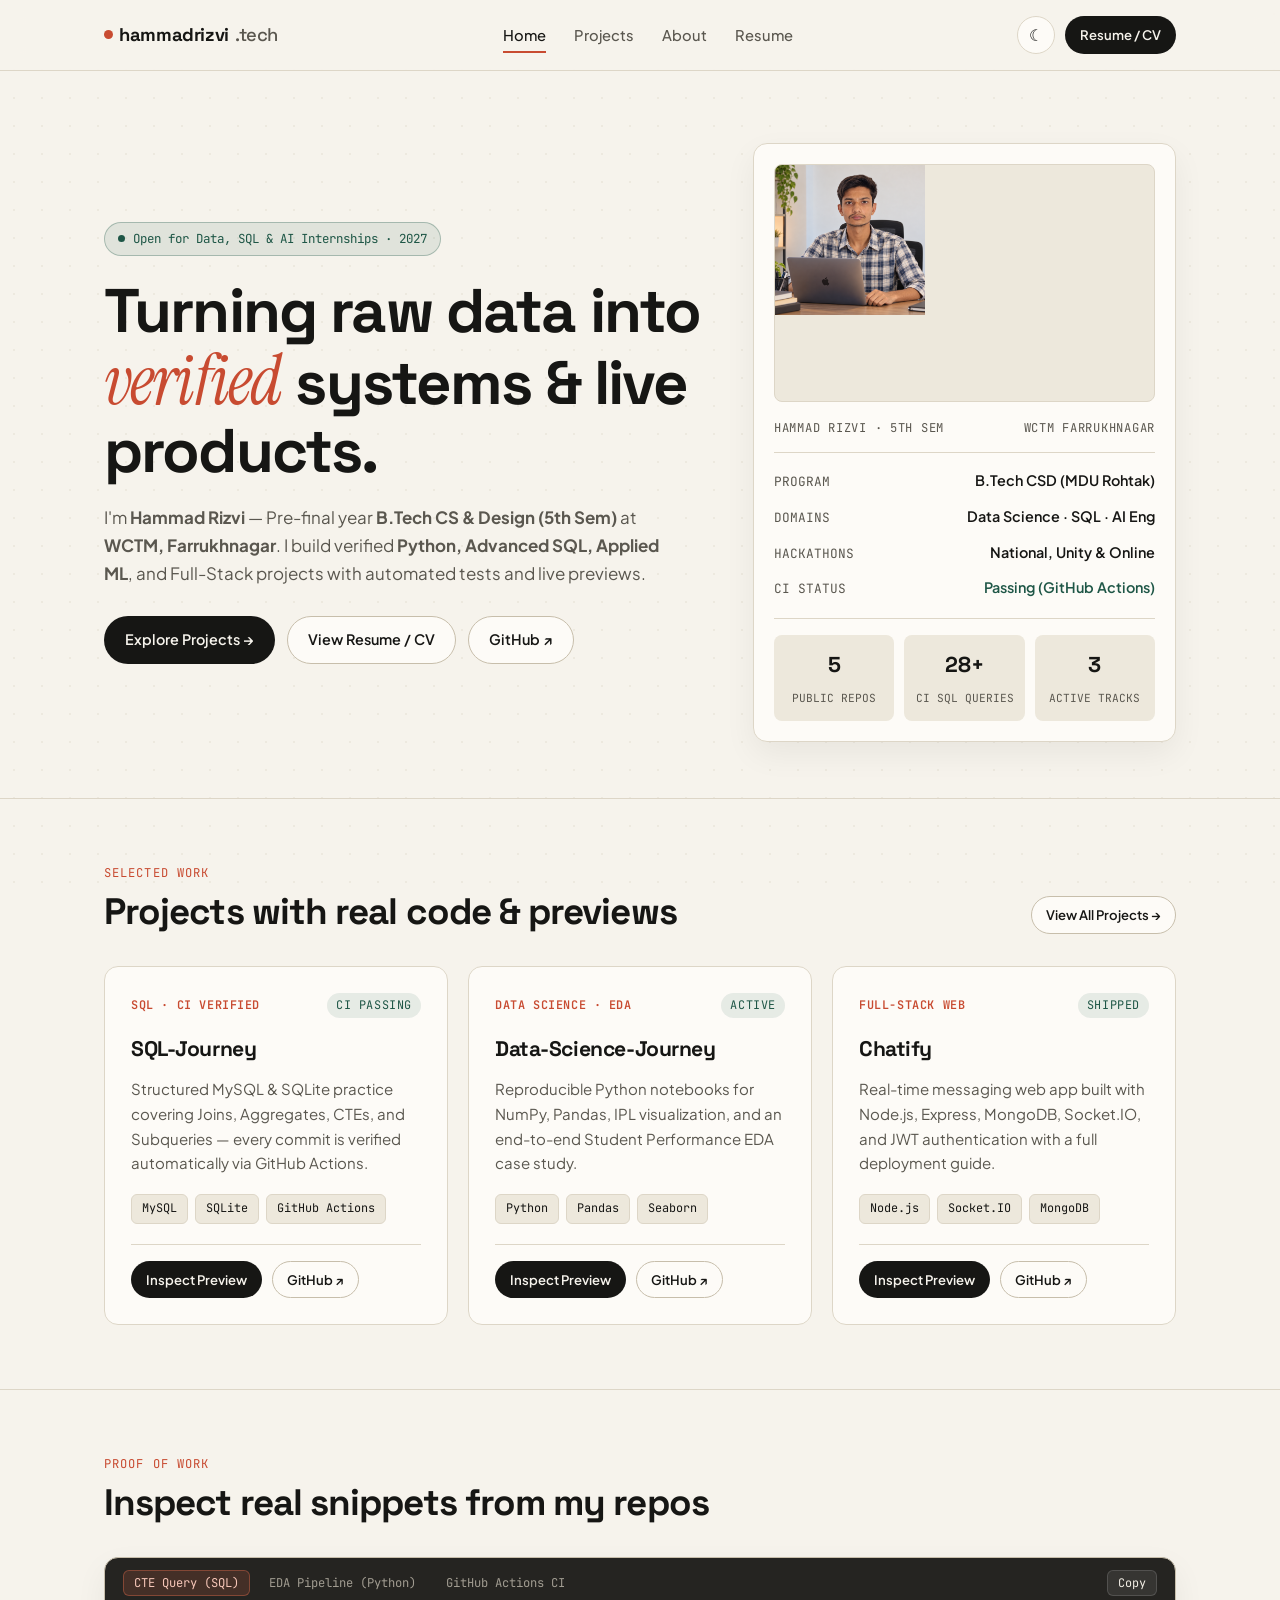
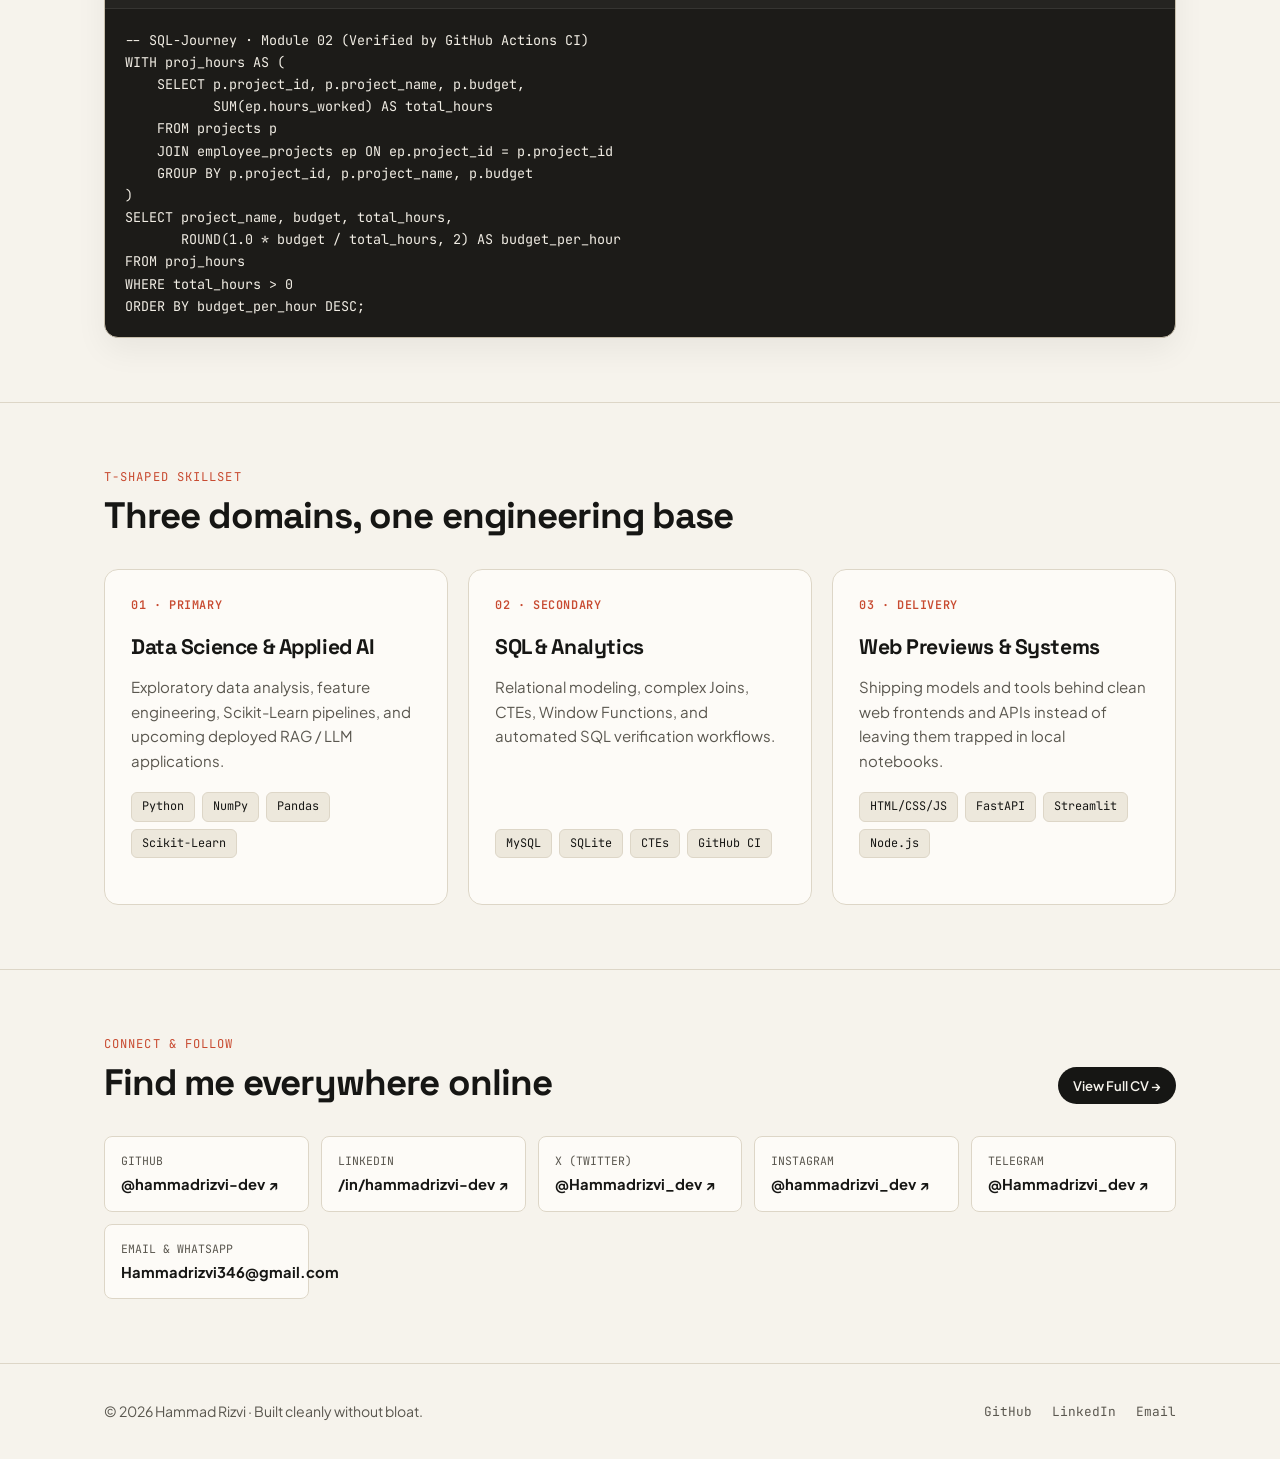
==== commit dcd9a42e: "Enhance portrait image styling in index.html Added styles to the portrait image for better presentat" ====
--- a/index.html
+++ b/index.html
@@ -50,8 +50,7 @@
 
         <aside class="dossier-card" aria-label="Engineer Snapshot">
           <div class="portrait-frame">
-            <img src="assets/hammad-portrait.png" alt="Hammad Rizvi — B.Tech CSD Engineer" loading="eager">
-          </div>
+            <img src="assets/hammad-portrait.png" alt="Hammad Rizvi – B.Tech CSD Engineer" loading="eager" style="width: 150px; height: 150px; object-fit: cover; object-position: top;">          </div>
           <div class="dossier-head">
             <span>Hammad Rizvi · 5th Sem</span>
             <span>WCTM Farrukhnagar</span>
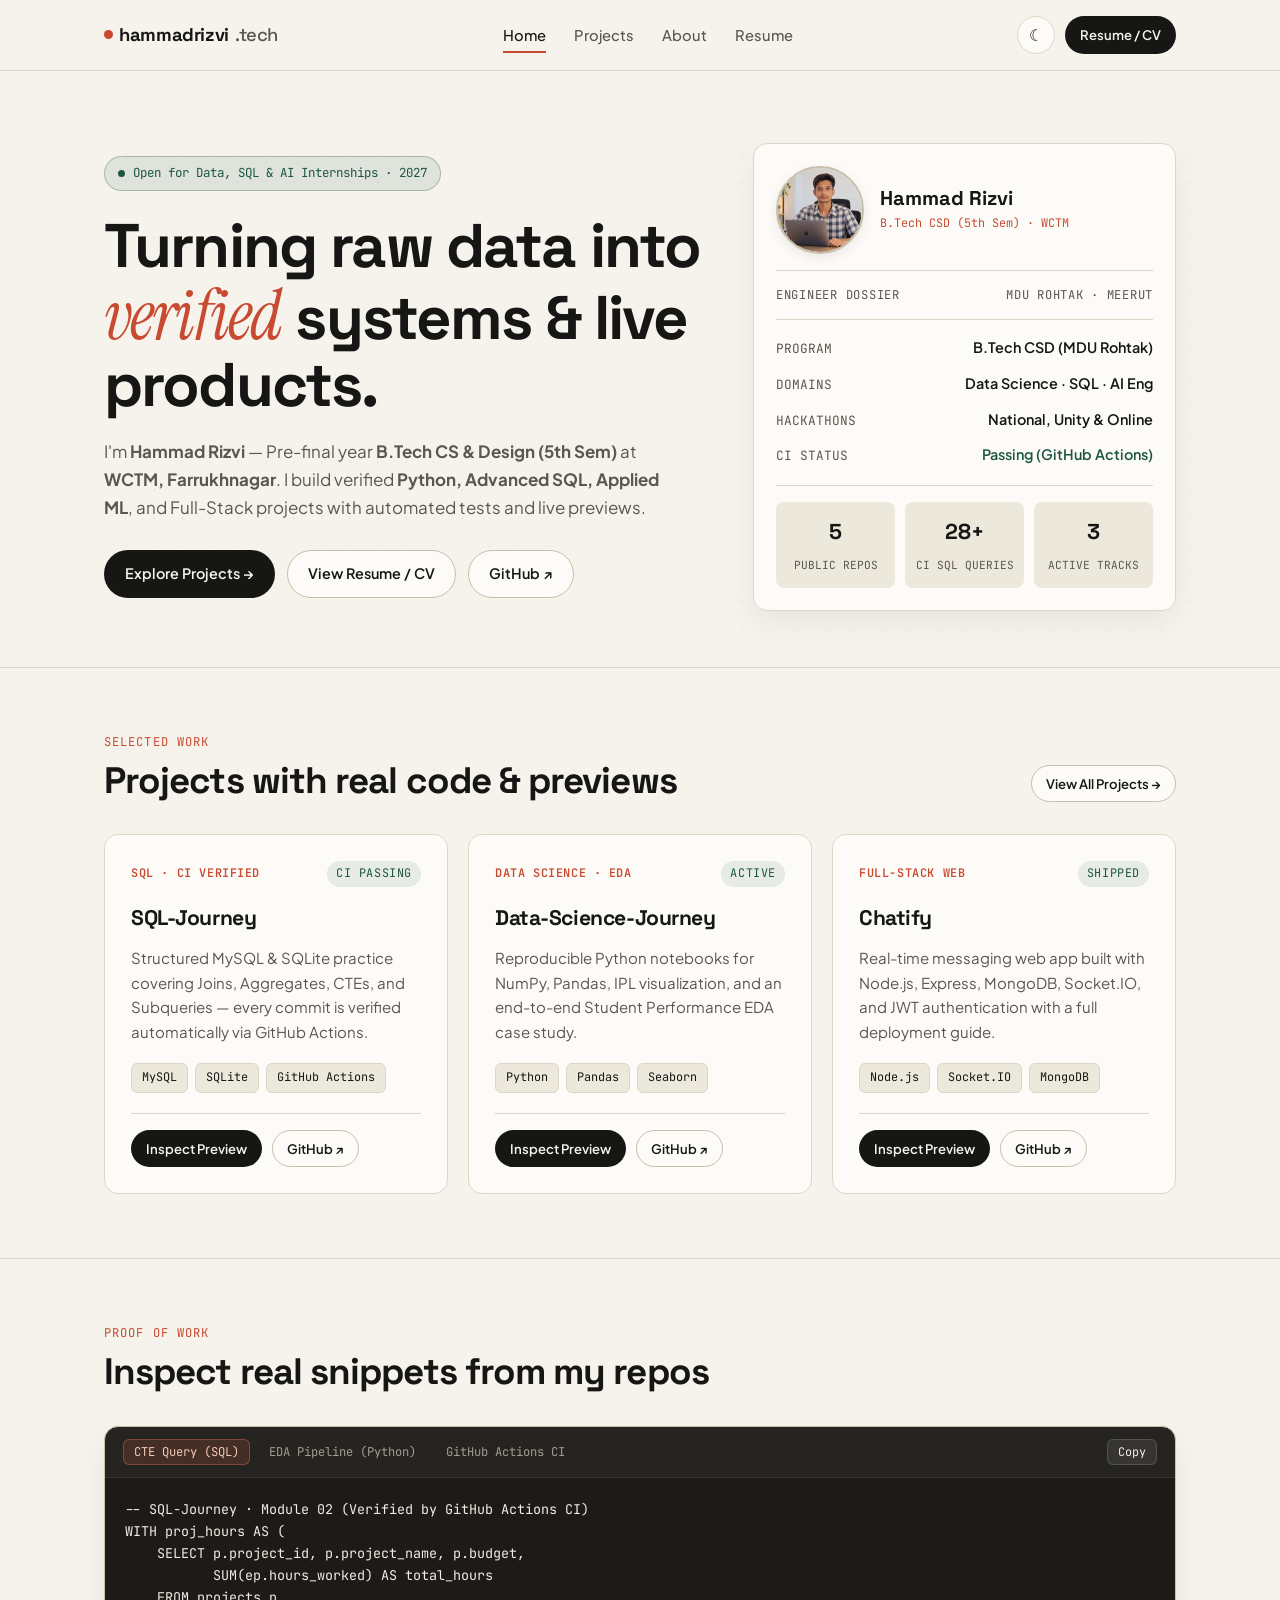
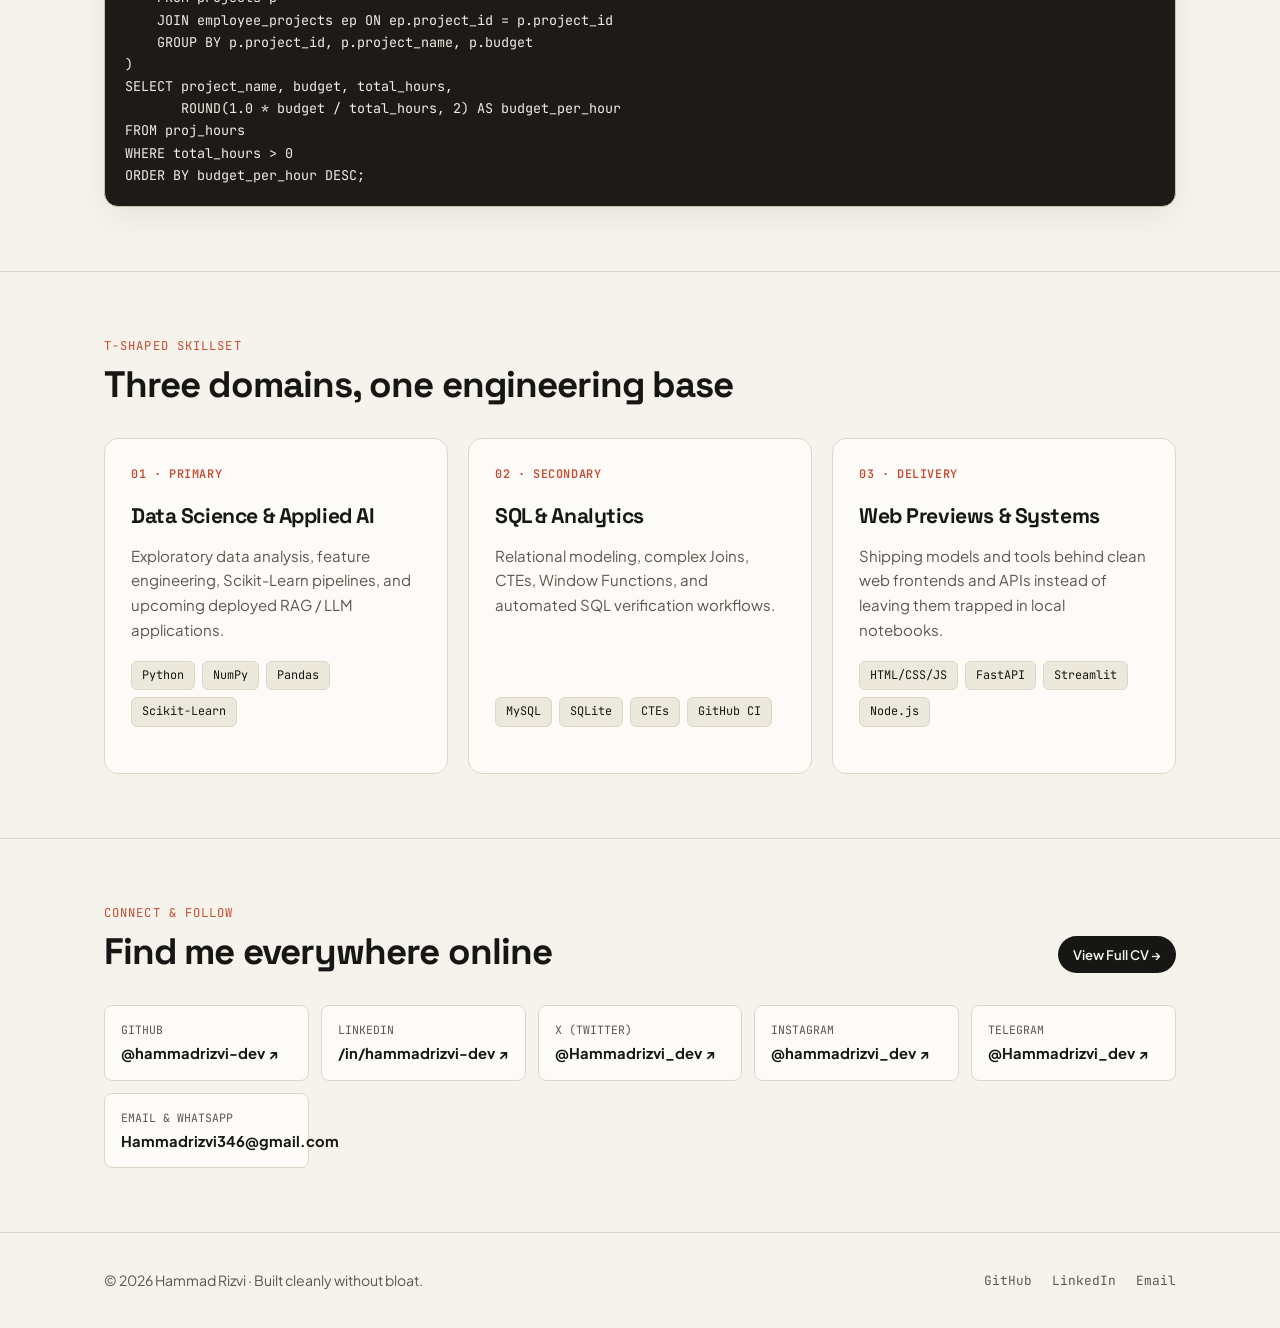
==== commit 2f0e1da7: "design: balance portrait layout with circular dossier avatar & clean about hero frame, optimize asse" ====
--- a/index.html
+++ b/index.html
@@ -49,11 +49,18 @@
         </div>
 
         <aside class="dossier-card" aria-label="Engineer Snapshot">
-          <div class="portrait-frame">
-            <img src="assets/hammad-portrait.png" alt="Hammad Rizvi – B.Tech CSD Engineer" loading="eager" style="width: 150px; height: 150px; object-fit: cover; object-position: top;">          </div>
+          <div class="dossier-profile-header">
+            <div class="avatar-frame">
+              <img src="assets/hammad-portrait.png" alt="Hammad Rizvi — B.Tech CSD Engineer" loading="eager">
+            </div>
+            <div>
+              <div class="dossier-name">Hammad Rizvi</div>
+              <div class="dossier-tag">B.Tech CSD (5th Sem) · WCTM</div>
+            </div>
+          </div>
           <div class="dossier-head">
-            <span>Hammad Rizvi · 5th Sem</span>
-            <span>WCTM Farrukhnagar</span>
+            <span>Engineer Dossier</span>
+            <span>MDU Rohtak · Meerut</span>
           </div>
           <div class="dossier-rows">
             <div class="dossier-row">
--- a/style.css
+++ b/style.css
@@ -299,26 +299,85 @@
   background: var(--surface);
   border: 1px solid var(--border);
   border-radius: var(--radius);
-  padding: 20px;
+  padding: 22px;
   box-shadow: var(--shadow);
 }
 
-.portrait-frame {
-  width: 100%;
-  aspect-ratio: 16 / 10;
-  border-radius: var(--radius-sm);
+.dossier-profile-header {
+  display: flex;
+  align-items: center;
+  gap: 16px;
+  padding-bottom: 16px;
+  border-bottom: 1px solid var(--border);
+  margin-bottom: 14px;
+}
+
+.avatar-frame {
+  width: 88px;
+  height: 88px;
+  border-radius: 50%;
   overflow: hidden;
-  border: 1px solid var(--border);
-  margin-bottom: 16px;
+  border: 2px solid var(--border-strong);
+  box-shadow: 0 4px 12px rgba(0, 0, 0, 0.08);
+  flex-shrink: 0;
   background: var(--surface-alt);
 }
 
-.portrait-frame img {
+.avatar-frame img {
   width: 100%;
   height: 100%;
   object-fit: cover;
-  object-position: center 20%;
+  object-position: center 15%;
   display: block;
+}
+
+.dossier-name {
+  font-family: var(--font-display);
+  font-size: 1.25rem;
+  font-weight: 700;
+  line-height: 1.2;
+  color: var(--ink);
+}
+
+.dossier-tag {
+  font-family: var(--font-mono);
+  font-size: 0.74rem;
+  color: var(--accent);
+  margin-top: 4px;
+}
+
+.about-hero-card {
+  display: flex;
+  align-items: center;
+  gap: 32px;
+  margin-bottom: 40px;
+}
+
+.about-avatar-frame {
+  width: 140px;
+  height: 140px;
+  border-radius: var(--radius);
+  overflow: hidden;
+  border: 2px solid var(--border-strong);
+  box-shadow: var(--shadow);
+  flex-shrink: 0;
+  background: var(--surface-alt);
+}
+
+.about-avatar-frame img {
+  width: 100%;
+  height: 100%;
+  object-fit: cover;
+  object-position: center;
+  display: block;
+}
+
+@media (max-width: 768px) {
+  .about-hero-card {
+    flex-direction: column;
+    align-items: flex-start;
+    gap: 20px;
+  }
 }
 
 .social-grid {
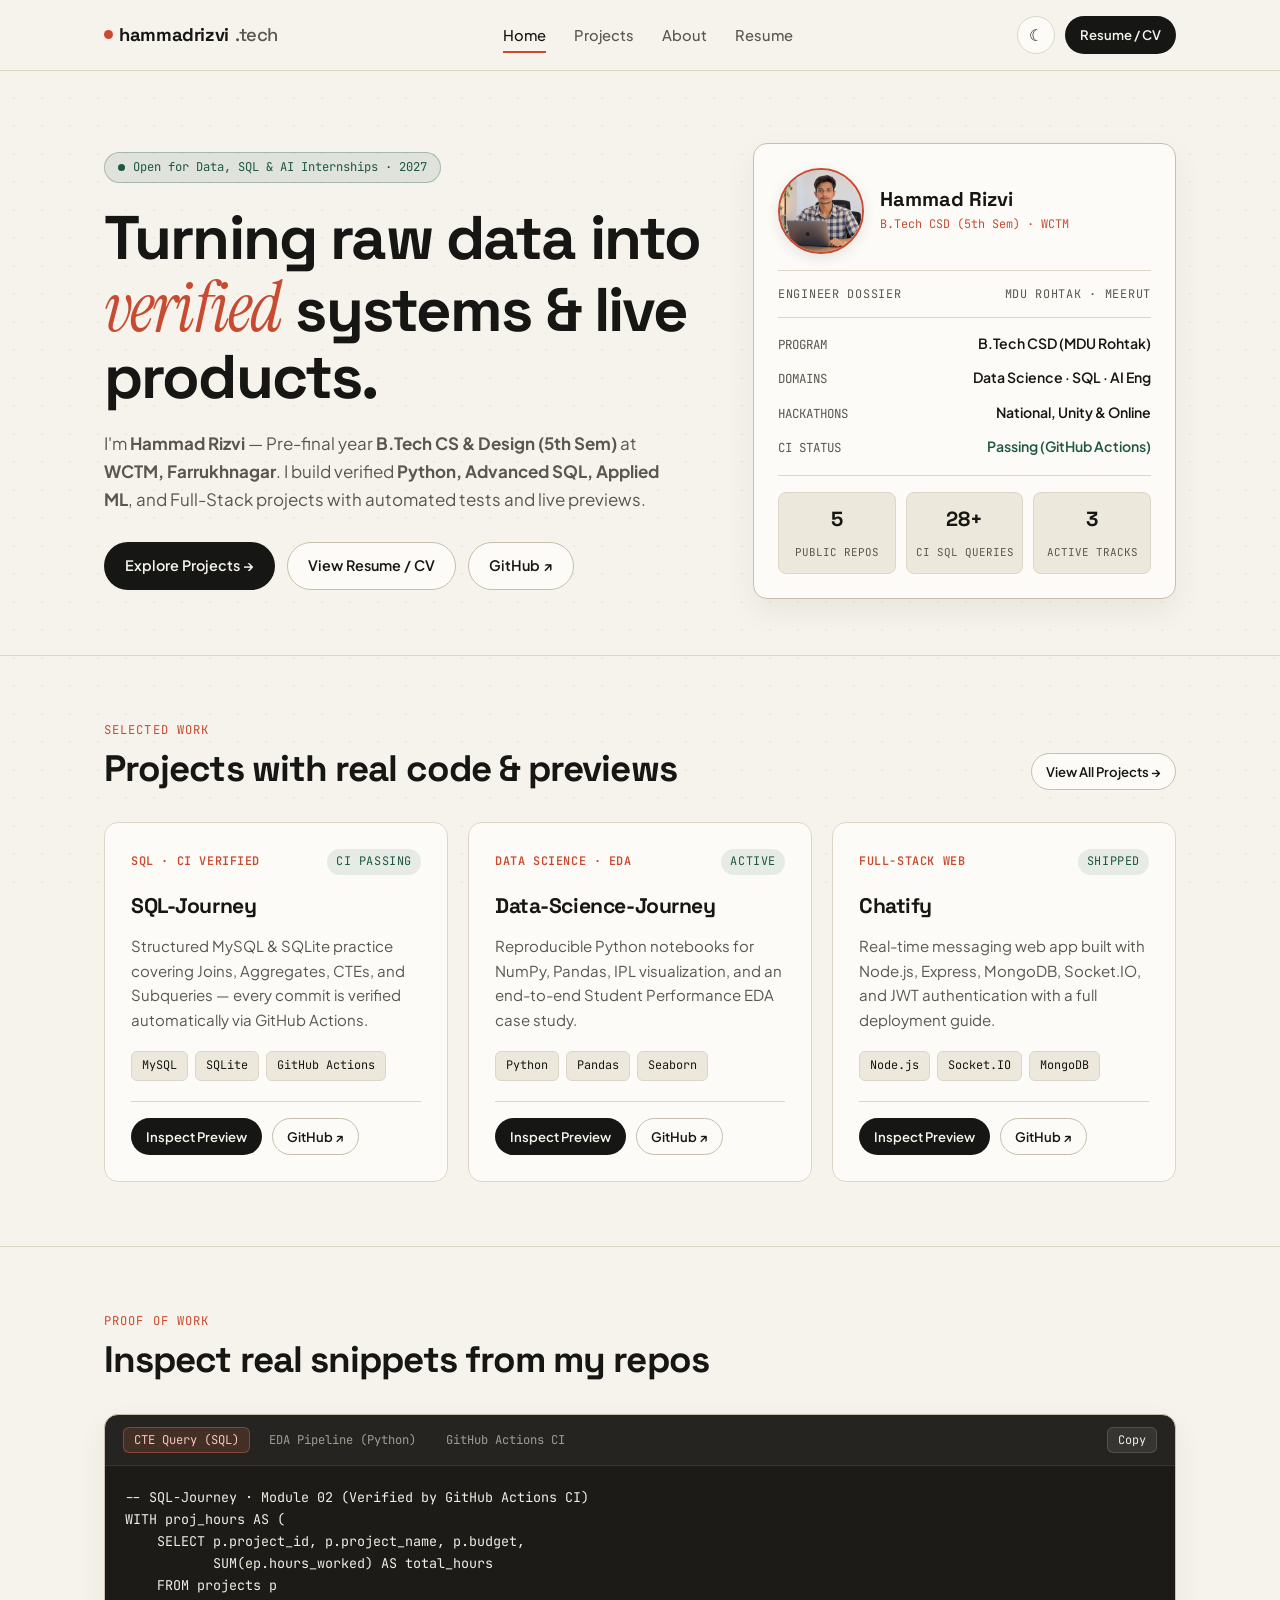
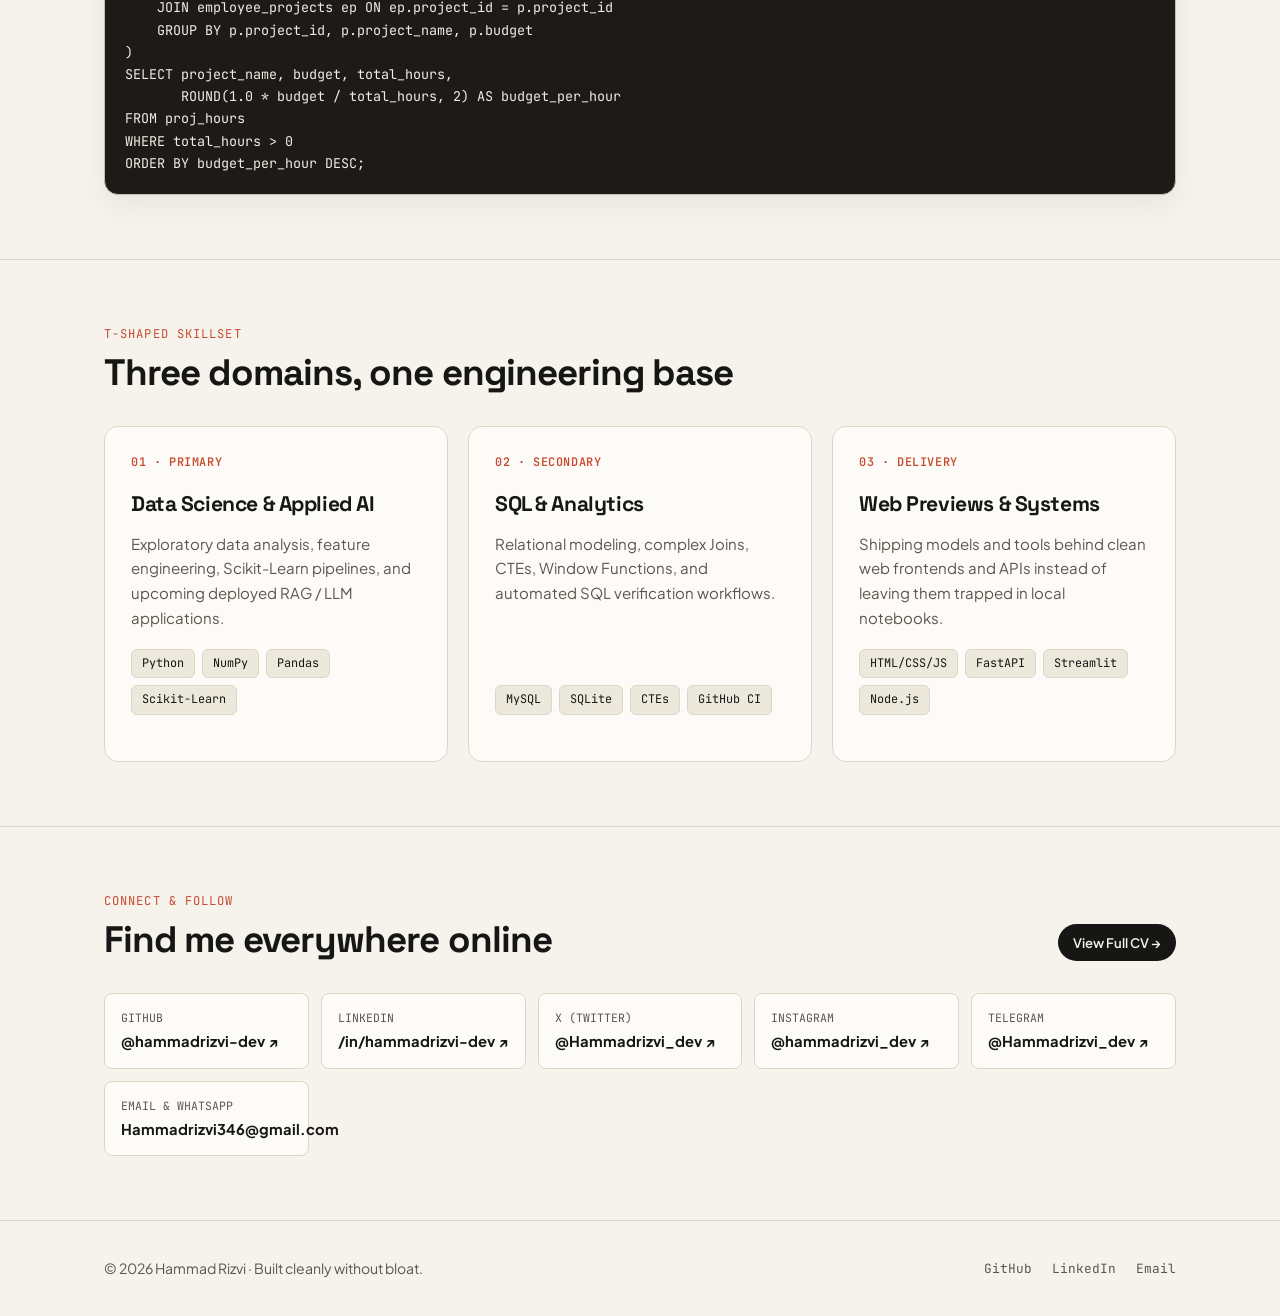
==== commit d2b0e511: "cache: add style.css cache buster so all browsers see updated box immediately" ====
--- a/index.html
+++ b/index.html
@@ -8,7 +8,7 @@
   <link rel="preconnect" href="https://fonts.googleapis.com">
   <link rel="preconnect" href="https://fonts.gstatic.com" crossorigin>
   <link href="https://fonts.googleapis.com/css2?family=Instrument+Serif:ital@0;1&family=JetBrains+Mono:wght@400;500;600&family=Plus+Jakarta+Sans:wght@400;500;600;700&family=Space+Grotesk:wght@600;700&display=swap" rel="stylesheet">
-  <link rel="stylesheet" href="style.css">
+  <link rel="stylesheet" href="style.css?v=2">
 </head>
 <body>
   <header class="site-nav">
--- a/style.css
+++ b/style.css
@@ -247,13 +247,14 @@
   align-items: center;
   gap: 8px;
   font-family: var(--font-mono);
-  font-size: 0.78rem;
+  font-size: 0.76rem;
   color: var(--green);
   background: var(--green-soft);
   border: 1px solid color-mix(in srgb, var(--green) 30%, transparent);
   padding: 6px 13px;
   border-radius: 999px;
   margin-bottom: 22px;
+  line-height: 1.35;
 }
 
 .status-pill::before {
@@ -262,6 +263,7 @@
   height: 7px;
   border-radius: 50%;
   background: var(--green);
+  flex-shrink: 0;
 }
 
 .hero-title {
@@ -297,9 +299,9 @@
 /* Telemetry Dossier Card */
 .dossier-card {
   background: var(--surface);
-  border: 1px solid var(--border);
+  border: 1px solid var(--border-strong);
   border-radius: var(--radius);
-  padding: 22px;
+  padding: 24px;
   box-shadow: var(--shadow);
 }
 
@@ -313,12 +315,12 @@
 }
 
 .avatar-frame {
-  width: 88px;
-  height: 88px;
+  width: 86px;
+  height: 86px;
   border-radius: 50%;
   overflow: hidden;
-  border: 2px solid var(--border-strong);
-  box-shadow: 0 4px 12px rgba(0, 0, 0, 0.08);
+  border: 2px solid var(--accent);
+  box-shadow: 0 4px 14px rgba(0, 0, 0, 0.1);
   flex-shrink: 0;
   background: var(--surface-alt);
 }
@@ -327,7 +329,7 @@
   width: 100%;
   height: 100%;
   object-fit: cover;
-  object-position: center 15%;
+  object-position: center;
   display: block;
 }
 
@@ -346,6 +348,80 @@
   margin-top: 4px;
 }
 
+.dossier-head {
+  display: flex;
+  justify-content: space-between;
+  align-items: center;
+  flex-wrap: wrap;
+  gap: 8px;
+  padding-bottom: 12px;
+  margin-bottom: 14px;
+  border-bottom: 1px solid var(--border);
+  font-family: var(--font-mono);
+  font-size: 0.74rem;
+  color: var(--ink-muted);
+  text-transform: uppercase;
+  letter-spacing: 0.06em;
+}
+
+.dossier-rows {
+  display: grid;
+  gap: 11px;
+}
+
+.dossier-row {
+  display: flex;
+  justify-content: space-between;
+  align-items: baseline;
+  font-size: 0.88rem;
+  gap: 12px;
+}
+
+.dossier-row span:first-child {
+  color: var(--ink-muted);
+  font-family: var(--font-mono);
+  font-size: 0.78rem;
+}
+
+.dossier-row strong {
+  font-weight: 600;
+  text-align: right;
+}
+
+.dossier-metrics {
+  display: grid;
+  grid-template-columns: repeat(3, 1fr);
+  gap: 10px;
+  margin-top: 16px;
+  padding-top: 16px;
+  border-top: 1px solid var(--border);
+}
+
+.metric-box {
+  background: var(--surface-alt);
+  border: 1px solid var(--border);
+  border-radius: var(--radius-sm);
+  padding: 10px 6px;
+  text-align: center;
+}
+
+.metric-val {
+  font-family: var(--font-display);
+  font-size: 1.28rem;
+  font-weight: 700;
+  display: block;
+  color: var(--ink);
+}
+
+.metric-lbl {
+  font-family: var(--font-mono);
+  font-size: 0.68rem;
+  color: var(--ink-muted);
+  text-transform: uppercase;
+  line-height: 1.25;
+  margin-top: 2px;
+}
+
 .about-hero-card {
   display: flex;
   align-items: center;
@@ -354,8 +430,8 @@
 }
 
 .about-avatar-frame {
-  width: 140px;
-  height: 140px;
+  width: 130px;
+  height: 130px;
   border-radius: var(--radius);
   overflow: hidden;
   border: 2px solid var(--border-strong);
@@ -372,114 +448,46 @@
   display: block;
 }
 
+.social-grid {
+  display: grid;
+  grid-template-columns: repeat(auto-fit, minmax(175px, 1fr));
+  gap: 12px;
+}
+
+.social-pill {
+  background: var(--surface);
+  border: 1px solid var(--border);
+  border-radius: var(--radius-sm);
+  padding: 14px 16px;
+  display: flex;
+  flex-direction: column;
+  gap: 2px;
+  transition: border-color 0.2s, transform 0.2s;
+}
+
+.social-pill:hover {
+  border-color: var(--accent);
+  transform: translateY(-2px);
+}
+
+.social-pill span {
+  font-family: var(--font-mono);
+  font-size: 0.72rem;
+  text-transform: uppercase;
+  color: var(--ink-muted);
+}
+
+.social-pill strong {
+  font-size: 0.92rem;
+  color: var(--ink);
+}
+
 @media (max-width: 768px) {
   .about-hero-card {
     flex-direction: column;
     align-items: flex-start;
     gap: 20px;
   }
-}
-
-.social-grid {
-  display: grid;
-  grid-template-columns: repeat(auto-fit, minmax(175px, 1fr));
-  gap: 12px;
-}
-
-.social-pill {
-  background: var(--surface);
-  border: 1px solid var(--border);
-  border-radius: var(--radius-sm);
-  padding: 14px 16px;
-  display: flex;
-  flex-direction: column;
-  gap: 2px;
-  transition: border-color 0.2s, transform 0.2s;
-}
-
-.social-pill:hover {
-  border-color: var(--accent);
-  transform: translateY(-2px);
-}
-
-.social-pill span {
-  font-family: var(--font-mono);
-  font-size: 0.72rem;
-  text-transform: uppercase;
-  color: var(--ink-muted);
-}
-
-.social-pill strong {
-  font-size: 0.92rem;
-  color: var(--ink);
-}
-
-.dossier-head {
-  display: flex;
-  justify-content: space-between;
-  align-items: center;
-  padding-bottom: 14px;
-  margin-bottom: 16px;
-  border-bottom: 1px solid var(--border);
-  font-family: var(--font-mono);
-  font-size: 0.76rem;
-  color: var(--ink-muted);
-  text-transform: uppercase;
-  letter-spacing: 0.06em;
-}
-
-.dossier-rows {
-  display: grid;
-  gap: 12px;
-}
-
-.dossier-row {
-  display: flex;
-  justify-content: space-between;
-  align-items: baseline;
-  font-size: 0.9rem;
-  gap: 12px;
-}
-
-.dossier-row span:first-child {
-  color: var(--ink-muted);
-  font-family: var(--font-mono);
-  font-size: 0.8rem;
-}
-
-.dossier-row strong {
-  font-weight: 600;
-  text-align: right;
-}
-
-.dossier-metrics {
-  display: grid;
-  grid-template-columns: repeat(3, 1fr);
-  gap: 10px;
-  margin-top: 18px;
-  padding-top: 16px;
-  border-top: 1px solid var(--border);
-}
-
-.metric-box {
-  background: var(--surface-alt);
-  border-radius: var(--radius-sm);
-  padding: 12px 10px;
-  text-align: center;
-}
-
-.metric-val {
-  font-family: var(--font-display);
-  font-size: 1.35rem;
-  font-weight: 700;
-  display: block;
-}
-
-.metric-lbl {
-  font-family: var(--font-mono);
-  font-size: 0.7rem;
-  color: var(--ink-muted);
-  text-transform: uppercase;
 }
 
 /* Sections */
